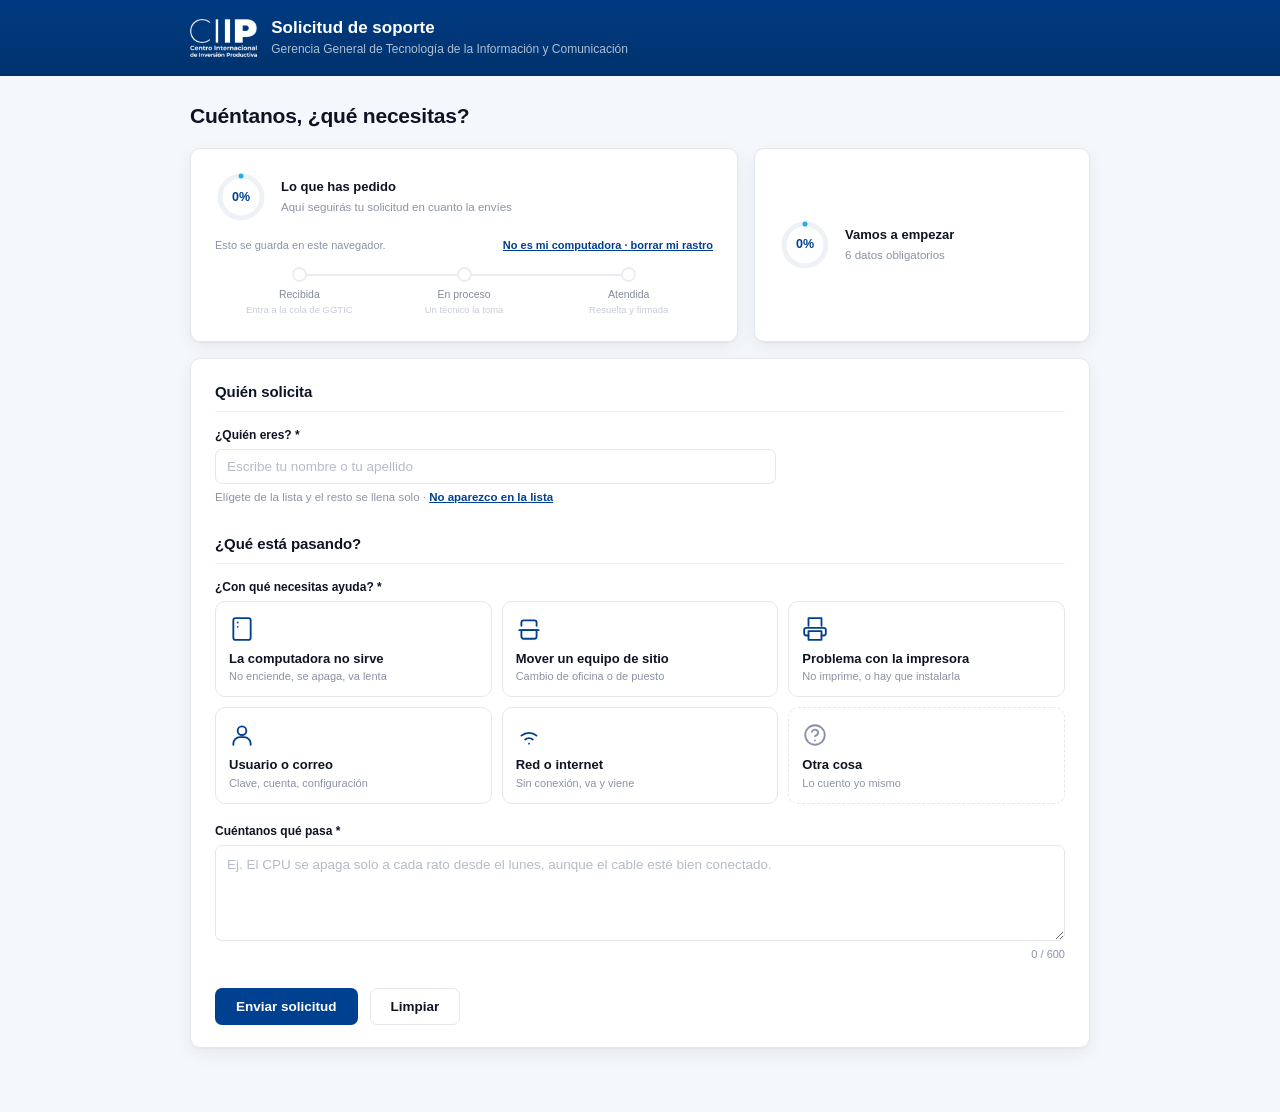
==== index.html @ 568505eb "De GTIC a GGTIC en todo el sitio, salvo el esquema de la base La gerencia es la GGTIC (Gerencia Gene" ====
<!DOCTYPE html>
<html lang="es">
<head>
<meta charset="UTF-8">
<meta name="viewport" content="width=device-width, initial-scale=1.0">
<title>Solicitud de soporte · GGTIC · CIIP</title>
<link rel="icon" href="data:image/svg+xml,%3Csvg xmlns='http://www.w3.org/2000/svg' viewBox='0 0 32 32'%3E%3Crect width='32' height='32' rx='7' fill='%23004090'/%3E%3Ctext x='16' y='22' font-family='Helvetica,Arial,sans-serif' font-size='16' font-weight='800' fill='white' text-anchor='middle'%3EC%3C/text%3E%3C/svg%3E">
<link rel="stylesheet" href="css/estilo.css">
</head>
<body>

<header class="cab">
  <div class="cab-in">
    <img src="assets/logo_ciip.png" alt="CIIP">
    <div>
      <div class="tit">Solicitud de soporte</div>
      <div class="sub">Gerencia General de Tecnología de la Información y Comunicación</div>
    </div>
    <!-- Aquí arriba solo se dice quién eres, cuando ya entraste. El "Entrar"
         estaba aquí y se quitó: un botón suelto en una barra no dice a qué
         lleva, y en una página donde la cuenta no hace falta, invitaba a
         pensar que sí. Ahora la ventana sale sola al abrir (js/cuenta.js) y
         la forma de volver a ella está donde tiene sentido: junto al panel de
         seguimiento, que es lo único que la cuenta mejora. -->
    <div class="der" id="cabSesion" hidden>
      <span id="quienSoy" hidden></span>
      <a href="#" id="botonSalirCuenta" hidden>Salir</a>
    </div>
  </div>
</header>

<!-- Los degradados de los anillos, en un solo sitio y siempre presentes: viven
     fuera del formulario porque este se oculta mientras hay una solicitud
     abierta, y un degradado dentro de algo oculto deja de pintar. -->
<svg width="0" height="0" style="position:absolute" aria-hidden="true"><defs>
  <linearGradient id="avanceDeg" x1="0" y1="0" x2="1" y2="0">
    <stop offset="0" stop-color="#004090"/><stop offset="1" stop-color="#20B0F0"/>
  </linearGradient>
  <linearGradient id="avanceDegListo" x1="0" y1="0" x2="1" y2="0">
    <stop offset="0" stop-color="#1E7F5C"/><stop offset="1" stop-color="#3FB98A"/>
  </linearGradient>
</defs></svg>

<main class="envoltura">

  <!-- Aviso de que falta configurar el servidor. Lo enciende js/solicitud.js. -->
  <div class="aviso alerta" id="avisoSinServidor" hidden>
    <span>⚠</span>
    <div><b>Modo prueba.</b> Todavía no hay servidor (falta llenar <code>js/config.js</code>).
    Puedes recorrer el circuito completo: lo que envíes aquí aparece en
    <a href="bandeja.html">la bandeja de soporte</a> de este mismo navegador. Nadie más lo ve.</div>
  </div>

  <!-- ===================== MIS SOLICITUDES =====================
       Solo sale si has enviado alguna desde este navegador. El estado se
       consulta al servidor por el id de cada una, que es lo único que prueba
       que son tuyas. Lo llena js/solicitud.js. -->
  <!-- Encabeza la página: lo primero es saber a qué se vino. Se retira cuando
       no hay planilla que llenar —en el acuse y con una solicitud abierta—
       porque entonces invitaría a algo que no se puede hacer. -->
  <div class="intro" id="intro">
    <h1>Cuéntanos, ¿qué necesitas?</h1>
  </div>

  <!-- Los dos medidores, uno al lado del otro: a la izquierda en qué va lo que
       ya pediste, a la derecha cuánto te falta para pedir lo siguiente. -->
  <div class="tira">
  <section id="misSolicitudes" hidden>
    <div class="tarjeta">
      <div class="mis-h">
        <!-- El mismo anillo del formulario, ahora contando etapas en vez de
             campos: mientras llenas mide cuánto falta por escribir; una vez
             enviada, cuánto falta por resolverse. -->
        <div class="avance" id="misAvance" role="progressbar"
             aria-valuemin="0" aria-valuemax="100" aria-valuenow="0"
             aria-label="Avance de tu solicitud">
          <!-- El anillo es el botón del historial: pulsarlo despliega todas las
               solicitudes, incluidas las ya cerradas que aquí no se listan. -->
          <button type="button" class="anillo anillo-boton" id="misAnilloBoton"
                  aria-pressed="false" title="Ver todas tus solicitudes">
            <svg viewBox="0 0 52 52" aria-hidden="true">
              <circle class="pista" cx="26" cy="26" r="21"/>
              <circle class="arco" id="misArco" cx="26" cy="26" r="21"/>
            </svg>
            <span class="centro" id="misPct">0%</span>
          </button>
          <div class="texto">
            <b class="mis-t">Lo que has pedido</b>
            <span class="mis-s" id="misResumen"></span>
          </div>
        </div>
        <button type="button" class="boton plano chico" id="botonRefrescarMias">Actualizar</button>
      </div>
      <!-- El seguimiento vive en este navegador: quien se siente aquí después
           vería lo que pediste y podría bajar tu Hoja de Servicio. En tu propia
           máquina da igual; en una prestada, esto lo borra. -->
      <div class="mis-pie">
        <!-- Aquí había un "Entrar para verlo desde cualquier equipo". Se
             retiró al volverse obligatoria la cuenta: este panel solo se ve
             estando dentro, así que era un enlace que nadie podía llegar a
             ver. -->
        <span id="dondeSeGuarda">Esto se guarda en este navegador.</span>
        <button type="button" class="enlace" id="botonOlvidar">No es mi computadora · borrar mi rastro</button>
      </div>
      <!-- La caja envuelve a la lista para poder ponerle el velo del final:
           un degradado sobre lo que rueda, no dentro de lo que rueda. -->
      <div class="mis-lista-caja" id="misListaCaja">
        <div class="mis-lista" id="misLista"></div>
      </div>
    </div>
  </section>

  <!-- El avance de la planilla, en su propia tarjeta para poder ir al lado del
       seguimiento. Se esconde con el formulario cuando hay una abierta. -->
  <section id="tarjetaAvance">
    <div class="tarjeta">
      <div class="avance" id="avance" role="progressbar"
           aria-valuemin="0" aria-valuemax="100" aria-valuenow="0"
           aria-label="Avance de la planilla">
        <div class="anillo">
          <svg viewBox="0 0 52 52" aria-hidden="true">
            <circle class="pista" cx="26" cy="26" r="21"/>
            <circle class="arco" id="avanceArco" cx="26" cy="26" r="21"/>
          </svg>
          <div class="centro" id="avancePct">0%</div>
        </div>
        <div class="texto">
          <b id="avanceTitulo">Vamos a empezar</b>
          <span id="avanceSub">5 datos obligatorios</span>
        </div>
      </div>
    </div>
  </section>
  </div>

  <!-- Sale en lugar del formulario mientras haya una solicitud abierta. -->
  <div class="aviso alerta" id="avisoUnaALaVez" hidden></div>

  <!-- ===================== EL FORMULARIO ===================== -->
  <section id="pantallaFormulario">
    <form class="tarjeta" id="formulario" novalidate>

      <div class="seccion">Quién solicita</div>

      <!-- El punto de partida: un solo campo. Escribes tu nombre, te eliges de
           la lista de la casa (js/directorio.js) y tu gerencia, tu piso y tu
           oficina se llenan solas. Los seis campos solo salen si hace falta. -->
      <div class="rejilla" id="buscadorPersona">
        <div class="campo c8">
          <label for="quienEres">¿Quién eres? *</label>
          <div class="buscador-persona">
            <input type="text" id="quienEres" autocomplete="off" aria-autocomplete="list"
                   aria-expanded="false" role="combobox"
                   placeholder="Escribe tu nombre o tu apellido">
            <div class="sugerencias" id="sugerenciasPersona" role="listbox" hidden></div>
          </div>
          <div class="ayuda">Elígete de la lista y el resto se llena solo ·
            <button type="button" class="enlace" id="botonNoEstoy">No aparezco en la lista</button></div>
          <div class="error"></div>
        </div>
      </div>

      <div class="rejilla" id="camposIdentidad" hidden>
        <!-- La salida de vuelta al buscador. Si los seis campos se llenaron
             solos dice "Ya sabemos quién eres · No soy yo"; si no, "Buscarme
             en la lista". Los textos los pone js/solicitud.js (pintarAviso). -->
        <div class="campo" id="avisoIdentificado" hidden>
          <div class="ayuda"><span id="avisoIdentificadoTexto">Ya sabemos quién eres</span> ·
            <button type="button" class="enlace" id="botonNoSoyYo">No soy yo</button></div>
        </div>
        <div class="campo c8">
          <label for="gerencia">Gerencia solicitante *</label>
          <select id="gerencia" name="gerencia" required>
            <option value="">Selecciona tu gerencia…</option>
          </select>
          <div class="error"></div>
        </div>
        <div class="campo c4">
          <label for="usuario">Nombre y apellido *</label>
          <input type="text" id="usuario" name="usuario" required autocomplete="name"
                 placeholder="Ej. María Rodríguez">
          <div class="error"></div>
        </div>

        <div class="campo c3">
          <label for="cedula">Cédula <span class="opc">· opcional</span></label>
          <input type="text" id="cedula" name="cedula" inputmode="numeric"
                 placeholder="Ej. 12.345.678">
          <div class="error"></div>
        </div>
        <div class="campo c3">
          <label for="telefono">Teléfono <span class="opc">· opcional</span></label>
          <input type="tel" id="telefono" name="telefono" autocomplete="tel"
                 placeholder="Ej. 0412-1234567">
          <div class="ayuda">Por si el técnico necesita ubicarte.</div>
        </div>
        <div class="campo c3">
          <label for="piso">Piso *</label>
          <select id="piso" name="piso" required>
            <option value="">…</option>
          </select>
          <div class="error"></div>
        </div>
        <div class="campo c3">
          <label for="oficina">Oficina *</label>
          <input type="text" id="oficina" name="oficina" required list="listaOficinas"
                 placeholder="Ej. 4-01">
          <datalist id="listaOficinas"></datalist>
          <div class="error"></div>
        </div>

        <!-- El cargo lo trae el directorio y sale impreso en la Hoja de
             Servicio, donde antes iba una raya en blanco. No se pide: quien no
             esté en la lista deja esa raya, como hasta ahora. -->
        <input type="hidden" id="cargo" name="cargo">

        <!-- Sin esta casilla la memoria era invisible: nadie sabía que existía
             hasta después de enviar. Y en un equipo compartido conviene que se
             pueda decir que no antes, no después. -->
        <label class="recuerdame">
          <input type="checkbox" id="recordarme" checked>
          <span>Recordar mis datos en este equipo, para no volver a escribirlos la próxima vez.
            <b>No se guardan en ningún servidor.</b></span>
        </label>
      </div>

      <div class="seccion">¿Qué está pasando?</div>

      <!-- Los cinco atajos cubren el 78 % de lo que se pide. Solo rellenan los
           dos desplegables de abajo: no hay un camino de datos aparte. -->
      <div class="campo" style="margin-bottom:18px">
        <label id="rotuloAtajos">¿Con qué necesitas ayuda? *</label>
        <div class="atajos" id="atajos" role="group" aria-labelledby="rotuloAtajos"></div>

        <!-- ===================== EL SEGUNDO ESCALÓN =====================
             El atajo dice de qué se habla; esto dice qué le pasa. Sale solo
             cuando el atajo elegido tiene opciones —"Red o internet" y "Otra
             cosa" no las tienen, porque no hay nada que afinar— y viene con la
             primera ya marcada: quien no quiera precisar más no tiene que hacer
             nada. Lo llena js/solicitud.js. -->
        <div class="subatajos" id="subatajos" hidden>
          <div class="sub-rotulo" id="rotuloSub">¿Qué le pasa exactamente?</div>
          <div class="sub-rejilla" id="subatajosLista" role="group" aria-labelledby="rotuloSub"></div>
        </div>

        <!-- Guarda el atajo elegido para que la revisión lo trate como un campo
             más: es lo que permite reclamarlo igual que a los otros. -->
        <input type="hidden" id="atajo" name="atajo">
        <div class="error"></div>
      </div>

      <div class="rejilla">
        <div class="campo">
          <label for="descripcion">Cuéntanos qué pasa *</label>
          <textarea id="descripcion" name="descripcion" required maxlength="600"
                    placeholder="Ej. El CPU se apaga solo a cada rato desde el lunes, aunque el cable esté bien conectado."></textarea>
          <div class="contador"><span id="contadorDesc">0</span> / 600</div>
          <div class="error"></div>
        </div>
      </div>

      <!-- Cómo quedó clasificado, cuando se eligió un atajo. -->
      <div class="clasificado" id="clasificado" hidden>
        <span class="et">Se registrará como</span>
        <span class="va" id="clasificadoTexto"></span>
        <button type="button" id="botonAfinar">Cambiar</button>
      </div>

      <!-- El equipo que la casa tiene registrado a tu nombre. Se manda con la
           solicitud para que el técnico no tenga que preguntarte el serial. -->
      <div class="equipos" id="miEquipo" hidden>
        <div class="et">Tu equipo</div>
        <div id="miEquipoLista"></div>
      </div>

      <!-- Los desplegables completos: salen con "Otra cosa" o con "Cambiar". -->
      <div class="rejilla" id="clasificacionManual" hidden>
        <div class="campo c6">
          <label for="tipo">Tipo de servicio <span class="opc">· opcional</span></label>
          <select id="tipo" name="tipo">
            <option value="">No sé / que decida GGTIC</option>
          </select>
          <div class="ayuda" id="pistaTipo">Si no estás seguro, déjalo así: el técnico lo clasifica.</div>
        </div>
        <div class="campo c6">
          <label for="detalle">Detalle del servicio <span class="opc">· opcional</span></label>
          <select id="detalle" name="detalle" disabled>
            <option value="">Elige primero el tipo de servicio</option>
          </select>
        </div>
      </div>

      <!-- ===================== PRUEBA ESTO PRIMERO =====================
           Lo que GGTIC ya sabe de este tipo de soporte. Se abre en su propia
           ventana al elegir el problema —ahí es cuando sirve— y esta línea
           queda para volver a abrirla cuando uno quiera. -->
      <div class="ad-linea" id="ayudaLinea" hidden>
        <span class="ic">💡</span>
        <span>GGTIC ya sabe algo de esto y quizá lo resuelvas tú mismo en un minuto.</span>
        <button type="button" class="enlace" id="abrirAyuda">Ver qué intentar</button>
      </div>

      <div class="botones">
        <button type="submit" class="boton primario" id="botonEnviar">Enviar solicitud</button>
        <button type="button" class="boton plano" id="botonLimpiar">Limpiar</button>
      </div>

      <div class="aviso malo" id="avisoError" hidden style="margin:18px 0 0"></div>
    </form>
  </section>

</main>

<!-- ===================== LA CONVERSACIÓN =====================
     En su propia ventana, para que el hilo no empuje la planilla hacia abajo
     ni se mezcle con ella. -->
<!-- ===================== QUIZÁ LO RESUELVAS TÚ =====================
     Lo que GGTIC dejó escrito para este problema, en su propia ventana. Se abre
     al elegir el problema, que es cuando sirve; después estorbaría. Se cierra
     de cuatro maneras y ninguna obliga a nada: quien ya lo intentó todo cierra
     y manda su solicitud, que para eso vino. -->
<div class="velo" id="veloAyuda" hidden>
  <div class="hoja hoja-ayuda">
    <button type="button" class="cerrar" id="cerrarAyuda" aria-label="Cerrar">✕</button>
    <div class="ay-cinta">Quizá lo resuelvas ahora mismo</div>
    <div class="ay-sub">Esto le pasó a otros y así se arregló. Toma un minuto.</div>
    <div id="ayudaCuerpo"></div>
    <div class="botones">
      <button type="button" class="boton primario" id="ayudaIntentar">Voy a intentarlo</button>
      <button type="button" class="boton plano" id="ayudaSeguir">Ya lo intenté · seguir con la solicitud</button>
    </div>
  </div>
</div>

<div class="velo" id="veloChat" hidden>
  <div class="hoja hoja-chat">
    <button type="button" class="cerrar" id="cerrarChat" aria-label="Cerrar">✕</button>
    <div id="chatCuerpo"></div>
  </div>
</div>

<!-- ===================== ENTRAR, SI SE QUIERE =====================
     Una cuenta no hace falta para pedir soporte: sirve para seguir lo pedido
     desde cualquier equipo, en vez de solo desde este navegador. La misma
     ventana entra y registra, porque quien llega aquí no tiene por qué saber
     de antemano cuál de las dos cosas le toca. -->
<div class="velo velo-entrada" id="veloCuentaUsuario" hidden>
  <div class="hoja hoja-entrada" style="max-width:460px">
    <button type="button" class="cerrar" id="cerrarCuentaUsuario" aria-label="Cerrar">✕</button>
    <!-- El velo cubre toda la pantalla, así que el logo del encabezado
         queda tapado detrás mientras esta ventana está abierta. Se repite
         aquí, arriba del título, para que la casa siga viéndose. La etiqueta
         "Soporte" al lado marca que esto es el módulo de soporte, no el
         sitio general del CIIP. -->
    <div class="logo-fila-entrada">
      <img src="assets/logo_ciip_navy.png" alt="CIIP" class="logo-entrada">
      <span class="badge-soporte">Soporte</span>
    </div>
    <h2 id="tituloCuentaUsuario">Autenticación Requerida</h2>
    <div class="bajada" id="bajadaCuentaUsuario"></div>

    <div class="rejilla" style="margin-top:20px">
      <div class="campo" id="campoNombreCuenta" hidden>
        <label for="cuNombre">Nombre y apellido</label>
        <input type="text" id="cuNombre" autocomplete="name" placeholder="Ej. María Rodríguez">
      </div>
      <div class="campo">
        <label for="cuCorreo">Correo de acceso</label>
        <input type="text" id="cuCorreo" autocomplete="username" readonly placeholder="nombre.apellido@ciip.com.ve">
      </div>
      <div class="campo">
        <label for="cuClave">Contraseña</label>
        <div class="clave-caja">
          <input type="password" id="cuClave" autocomplete="current-password" readonly>
          <button type="button" id="verClaveUsuario" aria-pressed="false"
                  aria-label="Mostrar la contraseña" title="Mostrar la contraseña">
            <svg viewBox="0 0 24 24"><path d="M1.8 12S5.9 5.5 12 5.5 22.2 12 22.2 12 18.1 18.5 12 18.5 1.8 12 1.8 12z"/><circle cx="12" cy="12" r="3.1"/></svg>
          </button>
        </div>
      </div>
    </div>

    <div class="aviso malo" id="avisoCuentaUsuario" hidden style="margin:16px 0 0"></div>

    <div class="botones botones-entrada">
      <button type="button" class="boton primario" id="botonAceptarCuenta">Entrar</button>
      <button type="button" class="boton plano" id="cancelarCuentaUsuario">Cancelar</button>
    </div>
    <div class="cuenta-pie">
      <button type="button" class="enlace" id="cambiarModoCuenta">No tengo cuenta · crear una</button>
    </div>
  </div>
</div>

<script src="js/config.js"></script>
<script src="js/cuenta.js"></script>
<script src="js/catalogo.js"></script>
<script src="js/directorio.js"></script>
<script src="js/inventario.js"></script>
<script src="js/local.js"></script>
<script src="js/adjuntos.js"></script>
<script src="js/solicitud.js"></script>
</body>
</html>
---- css/estilo.css ----
/* ---------- Solicitudes de soporte · GTIC · CIIP ----------
   Hoja única para las dos páginas: el formulario que llena la casa y la
   bandeja donde GTIC atiende. Al final va lo de impresión, que es lo que
   reconstruye la Hoja de Servicio tal como salía del Excel.
   El azul y el cian son los del logo del CIIP. */

:root{
  --navy:#004090; --navy-deep:#00336d; --navy-soft:#e8effa;
  /* El azul de la marca es muy oscuro para rellenar barras: como mancha grande
     se lee casi negro. Este es el mismo azul un paso más claro, y es el que
     usan las barras de las estadísticas. */
  --navy-medio:#0060B0;
  --cyan:#20B0F0;
  --ink:#0E1424; --gray:#5B6478; --gray-soft:#8A93A6;
  --line:#E4E7EE; --line-soft:#EEF1F6;
  --bg:#F4F7FB; --card:#FFFFFF;
  /* El gris de los bloques que se apoyan sobre una tarjeta blanca: la burbuja
     de quien contesta, la línea de "se registrará como", los encabezados de la
     hoja. Un paso por encima del fondo, para que se despegue del blanco. */
  --block:#F1F4F9;
  --good:#1E7F5C; --good-bg:#E7F4EE;
  --amber:#B7791F; --amber-bg:#FBF3E2;
  --rust:#B4502E; --rust-bg:#FBEEE9;
  --r:10px; --r-sm:7px;
  --shadow:0 1px 2px rgba(14,20,36,.04), 0 6px 18px rgba(14,20,36,.06);
}

*{box-sizing:border-box; margin:0; padding:0;}
/* Va primero y con !important a propósito: casi todo lo que esta hoja esconde
   con el atributo "hidden" tiene además una clase que le fija un display
   (.aviso es flex, .velo es flex), y esa clase le gana al display:none que el
   navegador trae de fábrica para [hidden]. Sin esta línea, un aviso "oculto"
   se ve como una barra de color vacía. */
[hidden]{display:none !important;}
html,body{
  font-family:'Helvetica Neue',Arial,sans-serif;
  color:var(--ink); background:var(--bg);
  -webkit-font-smoothing:antialiased;
}
body{font-size:14px; line-height:1.5;}
svg{display:block;}
a{color:var(--navy);}
.tnum{font-variant-numeric:tabular-nums;}

/* ===================== ENCABEZADO ===================== */
.cab{
  background:linear-gradient(180deg,#003a82 0%, var(--navy-deep) 100%);
  color:#fff; padding:18px 0;
}
.cab-in{
  max-width:940px; margin:0 auto; padding:0 20px;
  display:flex; align-items:center; gap:14px;
}
/* La bandeja usa el cuerpo ancho (.envoltura.ancha, 1200px); su encabezado
   tiene que medir lo mismo, o los bordes de arriba y abajo no coinciden y
   con seis enlaces ya no cabía ninguno de los dos cómodos. */
.cab-in.ancha{max-width:1200px;}
.cab img{height:38px; width:auto; flex:0 0 auto;}
.cab .tit{font-size:17px; font-weight:700; line-height:1.2;}
.cab .sub{font-size:12px; color:rgba(255,255,255,.68); margin-top:2px;}
.cab .der{margin-left:auto; display:flex; align-items:center; gap:10px; flex-wrap:wrap; justify-content:flex-end;}
.cab .der a{
  color:rgba(255,255,255,.85); font-size:12.5px; text-decoration:none; white-space:nowrap;
  border:1px solid rgba(255,255,255,.24); border-radius:var(--r-sm); padding:6px 12px;
}
.cab .der a:hover{background:rgba(255,255,255,.10); color:#fff;}

/* ===================== ARMAZÓN ===================== */
.envoltura{max-width:940px; margin:0 auto; padding:24px 20px 64px;}
.envoltura.ancha{max-width:1200px;}

.tarjeta{
  background:var(--card); border:1px solid var(--line);
  border-radius:var(--r); box-shadow:var(--shadow); padding:22px 24px;
}
.tarjeta + .tarjeta{margin-top:16px;}

.intro{margin-bottom:16px;}
.intro h1{font-size:21px; font-weight:700; letter-spacing:-.01em;}
/* La bajada es contexto, no titular: un cuerpo de texto normal al lado de un
   h1 le resta jerarquía a la página entera. */
.intro p{font-size:13px; color:var(--gray); line-height:1.55; margin-top:4px; max-width:56ch;}

.seccion{
  font-size:15px; font-weight:700; letter-spacing:-.005em;
  color:var(--ink); padding-bottom:8px; margin:26px 0 14px;
  border-bottom:1px solid var(--line-soft);
}
.seccion:first-of-type{margin-top:0;}

/* ===================== CAMPOS ===================== */
.rejilla{display:grid; grid-template-columns:repeat(12,1fr); gap:14px 16px;}
.campo{grid-column:span 12; display:flex; flex-direction:column; gap:5px; min-width:0;}
.c3{grid-column:span 3;} .c4{grid-column:span 4;} .c6{grid-column:span 6;} .c8{grid-column:span 8;}
/* Cuatro columnas dejan de caber mucho antes que dos: los c3 se parten a la
   mitad primero, y solo abajo del todo va cada campo en su propia línea. */
@media (max-width:860px){
  .c3{grid-column:span 6;} .c4{grid-column:span 6;} .c8{grid-column:span 12;}
}
@media (max-width:560px){
  .c3,.c4,.c6,.c8{grid-column:span 12;}
}

.campo label{font-size:12px; font-weight:700; color:var(--ink); transition:color .16s ease;}
.campo label .opc{font-weight:400; color:var(--gray-soft);}
.campo .ayuda{font-size:11.5px; color:var(--gray-soft);}
/* Un botón que se lee como enlace: va dentro de una línea de ayuda, donde un
   botón con su caja partiría la frase. */
.enlace{
  background:none; border:none; padding:0; cursor:pointer; font-family:inherit;
  font-size:11.5px; font-weight:700; color:var(--navy); text-decoration:underline;
}
.enlace:hover{color:var(--navy-deep);}
/* La etiqueta acompaña al campo que se está llenando: sin mover nada de sitio,
   sabes en cuál estás parado aunque el cursor no se vea. */
.campo:focus-within label{color:var(--navy);}

/* La contraseña estaba fuera de esta lista desde el principio: se veía como la
   caja gris de fábrica del navegador, angosta y con otro borde, al lado de un
   campo de correo bien puesto. */
input[type=text], input[type=tel], input[type=password], input[type=email], select, textarea{
  width:100%; font-family:inherit; font-size:13.5px; color:var(--ink);
  background:#fff; border:1px solid var(--line); border-radius:var(--r-sm);
  padding:9px 11px; transition:border-color .14s ease, box-shadow .14s ease;
}
select{
  appearance:none; cursor:pointer; padding-right:32px;
  background-image:url("data:image/svg+xml,%3Csvg xmlns='http://www.w3.org/2000/svg' viewBox='0 0 24 24' fill='none' stroke='%235B6478' stroke-width='2.4' stroke-linecap='round'%3E%3Cpolyline points='6 9 12 15 18 9'/%3E%3C/svg%3E");
  background-repeat:no-repeat; background-position:right 10px center; background-size:13px;
}
textarea{resize:vertical; min-height:96px; line-height:1.55;}
input:hover:not(:disabled), select:hover:not(:disabled), textarea:hover:not(:disabled){
  border-color:#C7CFDD;
}
input:focus, select:focus, textarea:focus{
  outline:none; border-color:var(--navy); box-shadow:0 0 0 3px rgba(0,64,144,.12);
}
input:disabled, select:disabled, textarea:disabled{
  background:var(--line-soft); color:var(--gray-soft); cursor:not-allowed;
}
input::placeholder, textarea::placeholder{color:#B4BBC9;}

/* Un campo que no pasó la revisión, y el porqué debajo. */
.campo.mal input, .campo.mal select, .campo.mal textarea{
  border-color:var(--rust); box-shadow:0 0 0 3px rgba(180,80,46,.10);
}
.campo .error{font-size:11.5px; color:var(--rust); font-weight:600;}
.campo .error:empty{display:none;}
/* Un campo con error que además está enfocado no debe quedar azul arriba y
   rojo abajo: manda el error, que es lo que hay que resolver. */
.campo.mal:focus-within label{color:var(--rust);}

.contador{font-size:11px; color:var(--gray-soft); text-align:right;}

/* ---------- buscarse en la lista de la casa ----------
   El <datalist> nativo filtra distinto según el navegador —algunos solo por
   el principio del texto—, y con 206 personas escribir el apellido y no
   encontrar nada porque el nombre va primero es justo lo que no puede pasar
   aquí. Este cuadro lo pinta y filtra js/solicitud.js a mano: por nombre,
   por apellido, en cualquier orden y sin importar tildes. */
.buscador-persona{position:relative;}
.sugerencias{
  position:absolute; z-index:20; top:calc(100% + 4px); left:0; right:0;
  max-height:264px; overflow-y:auto; overscroll-behavior:contain;
  background:#fff; border:1px solid var(--line); border-radius:var(--r-sm);
  box-shadow:var(--shadow); padding:5px;
}
.sugerencias button{
  display:block; width:100%; text-align:left; background:none; border:none;
  cursor:pointer; font-family:inherit; padding:8px 9px; border-radius:6px;
  color:var(--ink);
}
.sugerencias button:hover, .sugerencias button.activa{background:var(--navy-soft);}
.sugerencias b{font-weight:700;}
.sugerencias small{display:block; font-size:11.5px; color:var(--gray-soft); margin-top:1px;}
.sugerencias .vacia{padding:10px 9px; font-size:12.5px; color:var(--gray-soft); cursor:default;}

/* La casilla de recordar: ocupa la fila entera, debajo de los datos. */
.recuerdame{
  grid-column:span 12; display:flex; align-items:flex-start; gap:9px;
  cursor:pointer; font-size:12.5px; color:var(--gray); line-height:1.45;
  transition:color .15s ease;
}
.recuerdame:hover{color:var(--ink);}
.recuerdame input{
  width:16px; height:16px; flex:0 0 16px; margin-top:1px;
  accent-color:var(--navy); cursor:pointer;
}
.recuerdame b{font-weight:700; color:var(--gray-soft);}
.recuerdame:has(input:focus-visible){color:var(--navy);}

/* ===================== MIS SOLICITUDES =====================
   El seguimiento de lo que uno pidió. Va arriba del formulario porque quien
   vuelve a esta página suele venir a preguntar por lo de ayer, no a pedir algo
   nuevo. */
/* La fila de los dos medidores. El seguimiento pesa más porque lleva las tres
   etapas dentro; el de la planilla es una sola línea. */
.tira{display:flex; gap:16px; align-items:stretch; margin-bottom:16px;}
.tira > #misSolicitudes{flex:1 1 62%; min-width:0; margin-bottom:0;}
.tira > #tarjetaAvance{flex:1 1 38%; min-width:0; display:flex;}
.tira > #tarjetaAvance .tarjeta{flex:1; display:flex; align-items:center;}
.tira > #tarjetaAvance .avance{margin-bottom:0; width:100%;}
/* Si uno de los dos falta —no has pedido nada, o la planilla está bloqueada—
   el que queda ocupa la fila entera en vez de dejar un hueco. */
.tira > section[hidden]{display:none;}

@media (max-width:820px){
  .tira{flex-direction:column;}
  .tira > #misSolicitudes, .tira > #tarjetaAvance{flex:1 1 auto;}
}

#misSolicitudes{margin-bottom:16px;}
.mis-h{display:flex; align-items:center; gap:12px; margin-bottom:14px;}
/* reusa .avance, el anillo del formulario, para hablar un solo idioma */
.mis-h .avance{margin-bottom:0; flex:1 1 auto; min-width:0;}
.mis-t{font-size:15px; font-weight:700;}
.mis-s{font-size:12px; color:var(--gray-soft); margin-top:2px;}
.mis-h .boton{margin-left:auto; flex:0 0 auto;}
/* al terminar, el rótulo no se pinta de verde: el que manda es el resumen */
.mis-h .avance.completo .texto b{color:var(--ink);}

/* El anillo del seguimiento es además el botón del historial. Se comporta como
   botón —foco, teclado, deshabilitado— sin dejar de parecer un anillo. */
.anillo-boton{
  border:none; background:none; padding:0; font-family:inherit; cursor:pointer;
  border-radius:50%; transition:transform .12s ease, box-shadow .15s ease;
}
.anillo-boton:hover:not(:disabled){transform:scale(1.06);}
.anillo-boton:active:not(:disabled){transform:scale(1);}
.anillo-boton:focus-visible{outline:none; box-shadow:0 0 0 3px rgba(0,64,144,.28);}
/* sin nada detrás no hay nada que abrir: deja de ofrecerse */
.anillo-boton:disabled{cursor:default;}
/* mientras se ve el historial, el anillo queda marcado como pulsado */
.anillo-boton[aria-pressed="true"]{box-shadow:0 0 0 3px rgba(0,64,144,.18);}

/* ---------- la lista rueda por dentro ----------
   Quien lleva meses pidiendo soporte acumula solicitudes, y sin un tope la
   tarjeta crecería sin fin, empujando la planilla fuera de la pantalla. Se
   corta a la altura de una y pico —lo que asoma de la siguiente es el aviso de
   que hay más— y rueda dentro de su propia caja, sin arrastrar la página.
   El tope es corto a propósito: lo que se viene a hacer aquí es pedir soporte,
   y el historial no debe robarle la pantalla a la planilla. */
/* Con una sola solicitud a la vista no hay nada que recortar, y recortarla
   escondería justo lo que se vino a leer: la respuesta del técnico. El tope
   solo actúa cuando hay varias, que con la regla de una a la vez es raro. */
.mis-lista.una-sola{max-height:none;}
.mis-lista{
  max-height:168px; overflow-y:auto; overscroll-behavior:contain;
  /* el hueco de la barra sale del padding, no del ancho del contenido */
  padding-right:8px; margin-right:-8px;
  position:relative;
}
.mis-lista::-webkit-scrollbar{width:7px;}
.mis-lista::-webkit-scrollbar-track{background:transparent;}
.mis-lista::-webkit-scrollbar-thumb{background:var(--line); border-radius:8px;}
.mis-lista::-webkit-scrollbar-thumb:hover{background:var(--gray-soft);}
/* Firefox */
.mis-lista{scrollbar-width:thin; scrollbar-color:var(--line) transparent;}

/* El velo del final: dice "sigue habiendo" sin ocupar sitio. Solo aparece
   cuando de verdad hay más abajo, y se apaga al llegar al fondo. */
.mis-lista-caja{position:relative;}
.mis-lista-caja::after{
  content:""; position:absolute; left:0; right:8px; bottom:0; height:34px;
  background:linear-gradient(180deg, rgba(255,255,255,0), #fff 88%);
  pointer-events:none; opacity:0; transition:opacity .2s ease;
}
.mis-lista-caja.hay-mas::after{opacity:1;}

.mis-fila{
  display:flex; align-items:center; gap:12px; flex-wrap:wrap;
  padding:11px 0; border-top:1px solid var(--line-soft);
}
.mis-fila:first-child{border-top:none; padding-top:0;}
.mis-num{
  font-size:12px; font-weight:800; color:var(--navy);
  font-variant-numeric:tabular-nums; flex:0 0 auto;
}
.mis-num small{display:block; font-size:10px; font-weight:600; color:var(--gray-soft);}
.mis-q{flex:1 1 220px; min-width:0;}
.mis-q .d{font-size:13px; display:-webkit-box; -webkit-line-clamp:1;
  -webkit-box-orient:vertical; overflow:hidden;}
.mis-q .f{font-size:11.5px; color:var(--gray-soft); margin-top:2px;}
.mis-fila .etiqueta{flex:0 0 auto;}

/* ---------- por dónde va ----------
   Las tres etapas del trámite, para que se vea el camino y no solo el punto:
   entra, la toma un técnico, se cierra. Ocupa una línea y no pide leer. */
/* El camino, y encima el papel. Se probó a ponerlo flotando a la derecha, a la
   altura del camino, y se montaba sobre la bola de "Atendida": el camino se
   reparte el ancho entero y ahí no sobra sitio. Va en su propia línea, pegado a
   la derecha, y el camino sigue exactamente como estaba. */
/* min-width:0 porque es un renglón de una fila flexible: sin eso, el renglón
   no puede encogerse por debajo de lo que ocupa el botón del papel, y en el
   teléfono la tarjeta se podía arrastrar de lado. */
.pasos-fila{flex:1 1 100%; min-width:0;}
.mis-pdf{
  display:flex; align-items:center; gap:5px;
  margin:0 2px 8px auto; width:max-content;
  font-size:11px; font-weight:700; color:var(--navy); text-decoration:none;
  background:#fff; border:1px solid var(--line); border-radius:20px;
  padding:4px 11px 4px 9px;
  transition:border-color .14s ease, background .14s ease;
}
.mis-pdf svg{
  width:13px; height:13px; fill:none; stroke:currentColor;
  stroke-width:1.9; stroke-linecap:round; stroke-linejoin:round;
}
.mis-pdf:hover{border-color:var(--navy); background:var(--navy-soft);}
.mis-pdf:focus-visible{outline:none; box-shadow:0 0 0 3px rgba(0,64,144,.22);}

/* ---------- el plazo de la hoja ----------
   El enlace dura cinco minutos desde que aparece (js/solicitud.js). El aro se
   vacía y los números bajan: el aro se ve sin leer y los números dicen cuánto
   queda exactamente, que es lo que uno quiere saber cuando va quedando poco.
   El aro va después del rótulo, no antes, para que lo primero que se lea siga
   siendo qué es esto y no cuánto falta. */
.mis-pdf .reloj{
  display:flex; margin-left:3px; padding-left:8px;
  border-left:1px solid var(--line-soft);
}
.mis-pdf .reloj svg{width:14px; height:14px; transform:rotate(-90deg);}
.mis-pdf .pista{stroke:var(--line); stroke-width:2.6;}
.mis-pdf .arco{
  stroke:var(--navy-medio); stroke-width:2.6; stroke-linecap:round;
  stroke-dasharray:56.55; transition:stroke-dashoffset 1s linear, stroke .2s ease;
}
.mis-pdf .queda{font-size:11px; font-weight:700; font-variant-numeric:tabular-nums;
  color:var(--navy-medio); min-width:26px;}
/* El último minuto se pone rojo y respira: es el aviso de que si no lo bajas
   ahora, hay que ir a pedirlo. */
.mis-pdf.apurando{border-color:var(--rust); background:var(--rust-bg); color:var(--rust);
  animation:latirPlazo 1s ease-in-out infinite;}
.mis-pdf.apurando .arco, .mis-pdf.apurando .queda{stroke:var(--rust); color:var(--rust);}
@keyframes latirPlazo{
  0%,100%{transform:scale(1);}
  50%{transform:scale(1.04);}
}
@media (prefers-reduced-motion:reduce){
  .mis-pdf.apurando{animation:none;}
  .mis-pdf .arco{transition:none;}
}
/* Vencido: el sitio del botón no queda vacío ni con un botón muerto, sino con
   la frase que dice dónde está la hoja ahora. */
.mis-vencido{
  display:flex; align-items:center; gap:6px;
  margin:0 2px 8px auto; max-width:100%; width:max-content;
  font-size:11px; line-height:1.35; color:var(--gray-soft);
}
.mis-vencido svg{
  width:13px; height:13px; flex:0 0 13px; fill:none; stroke:currentColor;
  stroke-width:1.9; stroke-linecap:round; stroke-linejoin:round;
}
.pasos{
  flex:1 1 100%; display:flex; align-items:flex-start;
  margin:10px 0 2px; padding:0 2px;
}
.paso{flex:1; text-align:center; position:relative; min-width:0;}
.paso .bola{
  width:15px; height:15px; margin:0 auto 6px; border-radius:50%;
  background:#fff; border:2px solid var(--line); position:relative; z-index:1;
  display:flex; align-items:center; justify-content:center;
  transition:background .25s ease, border-color .25s ease;
}
.paso .bola svg{width:9px; height:9px; fill:none; stroke:#fff; stroke-width:3.4;
  stroke-linecap:round; stroke-linejoin:round; opacity:0;}
.paso .rot{font-size:10.5px; color:var(--gray-soft); line-height:1.25;}
.paso .cuando{font-size:9.5px; color:#B4BBC9; margin-top:1px;}

/* la raya que une una bola con la siguiente */
.paso::before{
  content:""; position:absolute; top:6.5px; left:-50%; width:100%; height:2px;
  background:var(--line);
}
.paso:first-child::before{display:none;}

/* etapa cumplida */
.paso.hecho .bola{background:var(--good); border-color:var(--good);}
.paso.hecho .bola svg{opacity:1;}
.paso.hecho .rot{color:var(--good); font-weight:700;}
.paso.hecho::before{background:var(--good);}

/* la etapa en la que está ahora mismo */
.paso.ahora .bola{background:var(--navy); border-color:var(--navy);
  box-shadow:0 0 0 4px rgba(0,64,144,.14);}
.paso.ahora .rot{color:var(--navy); font-weight:700;}

/* Todavía sin pedir nada: el camino se enseña apagado, como un plano de lo que
   va a pasar. Ninguna etapa se marca cumplida porque ninguna lo está. */
.vacio-pasos{margin-top:4px; opacity:.75;}
.vacio-pasos .rot{color:var(--gray);}

/* anulada: el trámite no siguió el camino, así que no se dibuja el camino */
.mis-anulada{
  flex:1 1 100%; background:var(--line-soft); border-radius:var(--r-sm);
  padding:8px 12px; font-size:12.5px; color:var(--gray); margin-top:6px;
}

/* La salida para quien se equivocó al escribir: discreta, porque retirar es la
   excepción, no lo que se viene a hacer. */
.mis-acciones{flex:1 1 100%; margin-top:6px; display:flex; align-items:center; gap:14px; flex-wrap:wrap;}
.mis-acciones .retirar{color:var(--gray-soft); font-weight:600; text-decoration:underline;}
.mis-acciones .retirar:hover{color:var(--rust);}
.mis-acciones .retirar:disabled{color:var(--gray-soft); cursor:progress; text-decoration:none;}

/* Lo que dejó el técnico al cerrar: es la respuesta que la persona vino a leer. */
.mis-obs{
  flex:1 1 100%; background:var(--good-bg); border:1px solid #C9E7D8;
  border-radius:var(--r-sm); padding:9px 12px; font-size:12.5px; color:var(--ink);
  margin-top:2px; white-space:pre-wrap;
}
.mis-obs b{display:block; font-size:10.5px; font-weight:700; letter-spacing:.06em;
  text-transform:uppercase; color:var(--good); margin-bottom:3px;}

/* ===================== ATAJOS ===================== */
/* Los cinco problemas que cubren el 78 % de lo que pide la casa, más la
   salida para el resto. Son botones de verdad, no divs: se llega a ellos con
   el tabulador y se activan con la barra espaciadora. */
.atajos{display:grid; grid-template-columns:repeat(3,1fr); gap:10px;}
@media (max-width:780px){ .atajos{grid-template-columns:repeat(2,1fr);} }
@media (max-width:420px){ .atajos{grid-template-columns:1fr;} }

.atajo{
  border:1.5px solid var(--line); border-radius:var(--r); padding:14px 13px;
  background:#fff; cursor:pointer; text-align:left; font-family:inherit; color:var(--ink);
  transition:border-color .15s ease, background .15s ease, transform .1s ease, box-shadow .15s ease;
}
.atajo:hover{border-color:var(--navy); background:#FAFCFF; transform:translateY(-1px);}
.atajo:active{transform:translateY(0);}
.atajo:focus-visible{outline:none; border-color:var(--navy); box-shadow:0 0 0 3px rgba(0,64,144,.18);}
.atajo[aria-pressed="true"]{border-color:var(--navy); background:var(--navy-soft);}
.atajo .ic{width:26px; height:26px; margin-bottom:9px; color:var(--navy);}
.atajo .ic svg{width:100%; height:100%; fill:none; stroke:currentColor; stroke-width:1.7;
  stroke-linecap:round; stroke-linejoin:round;}
.atajo .t{font-size:13px; font-weight:700; line-height:1.25;}
.atajo .s{font-size:11px; color:var(--gray-soft); margin-top:3px;}
/* Cuando falta elegir, el reclamo no puede ir sobre un campo oculto: se señala
   el grupo entero, que es lo que hay que tocar. */
.campo.mal .atajos{
  outline:1.5px dashed var(--rust); outline-offset:6px; border-radius:var(--r);
}
/* el reclamo va debajo del recuadro punteado, no pegado a él */
#atajo + .error{margin-top:9px;}

/* "Otra cosa" se ve como lo que es: la salida, no una opción más. */
.atajo.otra{border-style:dashed;}
.atajo.otra .ic{color:var(--gray-soft);}

/* ===================== EL SEGUNDO ESCALÓN =====================
   Qué le pasa exactamente, dentro del atajo que ya se eligió. Va sangrado y
   con una línea a la izquierda para que se lea como lo que es: algo que
   cuelga de la tarjeta de arriba, no otra fila de opciones al mismo nivel.
   Sin icono y más pequeño, por lo mismo: si pesara igual que un atajo, la
   pantalla tendría dos veces la misma pregunta. */
.subatajos{
  margin-top:14px; padding-left:14px;
  border-left:2px solid var(--navy-soft);
  animation:subEntra .18s ease;
}
@keyframes subEntra{
  from{opacity:0; transform:translateY(-4px);}
  to{opacity:1; transform:none;}
}
@media (prefers-reduced-motion:reduce){ .subatajos{animation:none;} }

.sub-rotulo{
  font-size:11px; font-weight:700; letter-spacing:.05em; text-transform:uppercase;
  color:var(--gray-soft); margin-bottom:9px;
}

.sub-rejilla{display:grid; grid-template-columns:repeat(4,1fr); gap:8px;}
@media (max-width:900px){ .sub-rejilla{grid-template-columns:repeat(2,1fr);} }
@media (max-width:420px){ .sub-rejilla{grid-template-columns:1fr;} }

.subatajo{
  display:block; text-align:left; font-family:inherit; color:var(--ink);
  border:1.5px solid var(--line); border-radius:var(--r-sm);
  background:#fff; padding:9px 11px; cursor:pointer;
  transition:border-color .15s ease, background .15s ease;
}
.subatajo:hover{border-color:var(--navy); background:#FAFCFF;}
.subatajo:focus-visible{outline:none; border-color:var(--navy);
  box-shadow:0 0 0 3px rgba(0,64,144,.18);}
.subatajo[aria-pressed="true"]{border-color:var(--navy); background:var(--navy-soft);}
/* Más pequeño que el del atajo —20 contra 26— y en gris hasta que la tarjeta
   se marca: son dieciséis dibujos en pantalla, y todos en azul a la vez
   competirían con los seis de arriba, que son los que mandan. */
.subatajo .ic{display:block; width:20px; height:20px; margin-bottom:7px;
  color:var(--gray-soft); transition:color .15s ease;}
.subatajo .ic svg{width:100%; height:100%; fill:none; stroke:currentColor;
  stroke-width:1.7; stroke-linecap:round; stroke-linejoin:round;}
.subatajo:hover .ic{color:var(--navy);}
.subatajo[aria-pressed="true"] .ic{color:var(--navy);}
.subatajo .ic:empty{display:none;}

.subatajo .t{display:block; font-size:12.5px; font-weight:700; line-height:1.25;}
.subatajo .s{display:block; font-size:10.5px; color:var(--gray-soft); margin-top:2px;}
/* una opción sin bajada no deja un hueco debajo del título */
.subatajo .s:empty{display:none;}

/* Cómo quedó clasificado tras elegir un atajo */
.clasificado{
  display:flex; align-items:center; gap:9px; flex-wrap:wrap;
  background:var(--block); border:1px solid var(--line); border-radius:var(--r-sm);
  padding:9px 13px; margin-top:14px; font-size:12.5px;
}
.clasificado .et{color:var(--gray-soft); font-size:10.5px; font-weight:700;
  letter-spacing:.06em; text-transform:uppercase;}
.clasificado .va{font-weight:700; color:var(--navy); flex:1; min-width:0;}
.clasificado button{
  background:none; border:none; cursor:pointer; font-family:inherit;
  font-size:12px; font-weight:700; color:var(--navy); text-decoration:underline; padding:2px;
}
.clasificado button:hover{color:var(--navy-deep);}

/* ===================== EL RECUADRO DEL TÉCNICO ===================== */
/* Quién atiende, con su cargo y su cédula ya puestos: aquí solo se confirman.
   Verde porque es una buena noticia, no un aviso.

   Nació en la puerta, para los seis datos de quien pide soporte. Ahí ya no
   está —esos campos ahora salen rellenos—, pero la bandeja lo sigue usando
   para el técnico de la ficha, en tecnicoHtml(). Al retirar el de la puerta
   estas reglas se fueron con él, y el recuadro de la bandeja se quedó sin
   ellas: el visto bueno, sin su fill:none, se pintaba como un triángulo
   negro del ancho de la ficha. Si algún día se retira también el de la
   bandeja, esto se puede borrar; mientras tanto, no. */
.recordado{
  display:flex; align-items:center; gap:12px; flex-wrap:wrap;
  background:var(--good-bg); border:1px solid #C9E7D8; border-radius:var(--r-sm);
  padding:12px 15px; margin-bottom:16px;
}
.recordado .ic{width:20px; height:20px; flex:0 0 20px; color:var(--good);}
.recordado .ic svg{width:100%; height:100%; fill:none; stroke:currentColor;
  stroke-width:2.4; stroke-linecap:round; stroke-linejoin:round;}
.recordado .q{flex:1; min-width:160px;}
.recordado .q b{font-size:13px; font-weight:700; display:block;}
.recordado .q span{display:block; font-size:12px; color:var(--gray);}
.recordado .acciones{display:flex; gap:14px; margin-left:auto;}
.recordado .acciones button{
  background:none; border:none; cursor:pointer; font-family:inherit;
  font-size:12px; font-weight:700; color:var(--navy); text-decoration:underline; padding:2px;
}
.recordado .acciones button:hover{color:var(--navy-deep);}

/* El "No soy yo" de la puerta, que ese sí sigue en su sitio. */
#botonNoSoyYo{color:var(--rust) !important;}

/* ===================== BOTONES ===================== */
.botones{display:flex; align-items:center; gap:12px; margin-top:26px; flex-wrap:wrap;}
.boton{
  font-family:inherit; font-size:13.5px; font-weight:700;
  border:1px solid transparent; border-radius:var(--r-sm); padding:10px 20px;
  cursor:pointer; transition:background .14s ease, border-color .14s ease, color .14s ease;
}
.boton.primario{background:var(--navy); color:#fff;}
.boton.primario:hover{background:var(--navy-deep);}
.boton.plano{background:#fff; color:var(--ink); border-color:var(--line);}
.boton.plano:hover{background:var(--line-soft);}
.boton:disabled{opacity:.55; cursor:progress;}
.boton.chico{font-size:12px; padding:6px 13px;}

/* ===================== AVISOS ===================== */
.aviso{
  border-radius:var(--r-sm); padding:11px 14px; font-size:12.5px;
  display:flex; gap:9px; align-items:flex-start; margin-bottom:18px;
}
.aviso b{font-weight:700;}
.aviso.alerta{background:var(--amber-bg); color:var(--amber); border:1px solid #F0DFBC;}
.aviso.malo{background:var(--rust-bg); color:var(--rust); border:1px solid #F0D2C6;}
.aviso.bueno{background:var(--good-bg); color:var(--good); border:1px solid #C9E7D8;}

/* ===================== QUIZÁ LO RESUELVAS TÚ =====================
   Lo que GTIC ya sabe de este problema, del lado de quien pide. Se abre en su
   propia ventana al elegir el problema —ahí es cuando sirve— y en el
   formulario queda solo una línea para volver a abrirla. Metido en la página,
   el texto crecía hacia abajo cada vez que GTIC escribía una guía y empujaba
   el botón de enviar fuera de la vista. */
.ad-linea{
  display:flex; align-items:center; gap:9px; flex-wrap:wrap;
  background:var(--navy-soft); border-radius:var(--r-sm);
  padding:11px 14px; margin:18px 0 0;
  font-size:12.5px; color:var(--gray);
  animation:surgirCorto .22s ease both;
}
.ad-linea .ic{font-size:15px; line-height:1;}
.ad-linea .enlace{margin-left:auto; font-size:12.5px;}

.hoja.hoja-ayuda{max-width:560px;}
.ay-cinta{font-size:18px; font-weight:700; color:var(--navy); padding-right:30px;}
.ay-sub{font-size:12.5px; color:var(--gray-soft); margin-top:3px; margin-bottom:16px;}
.ay-guia{
  background:var(--block); border-radius:var(--r-sm); padding:14px 16px;
}
.ay-guia + .ay-guia{margin-top:10px;}

/* Un atajo cubre varios problemas —"la computadora no sirve" son cinco— así
   que primero se pregunta cuál, y solo después se enseña lo que hay que hacer.
   Sin eso, la ventana sería un muro de texto donde lo suyo está enterrado. */
.ay-pregunta{font-size:13px; font-weight:700; margin-bottom:10px;}
.ay-caso{
  display:block; width:100%; text-align:left; font-family:inherit; cursor:pointer;
  background:#fff; border:1px solid var(--line); border-radius:var(--r-sm);
  padding:12px 14px; margin-bottom:9px;
  transition:border-color .14s ease, background .14s ease, transform .1s ease;
}
.ay-caso:hover{border-color:var(--navy); background:#FAFCFF; transform:translateY(-1px);}
.ay-caso:focus-visible{outline:none; border-color:var(--navy); box-shadow:0 0 0 3px rgba(0,64,144,.18);}
.ay-caso b{display:block; font-size:13.5px; font-weight:700; margin-bottom:2px;}
.ay-caso span{
  display:-webkit-box; -webkit-line-clamp:1; -webkit-box-orient:vertical; overflow:hidden;
  font-size:12.5px; color:var(--gray-soft);
}
.ay-volver{
  background:none; border:none; padding:0 0 10px; cursor:pointer; font-family:inherit;
  font-size:12px; font-weight:700; color:var(--navy);
}
.ay-volver:hover{color:var(--navy-deep); text-decoration:underline;}
.ay-guia b{display:block; font-size:14px; font-weight:700; margin-bottom:6px;}
.ay-guia p{
  font-size:13.5px; line-height:1.65; color:var(--ink); white-space:pre-wrap;
  max-height:340px; overflow:auto;   /* si escribió una carta, rueda dentro */
}

/* ===================== EL ACCESO DE GTIC =====================
   La primera pantalla de la gerencia, y durante meses la única cosa de este
   sitio que se veía sin terminar: una tarjeta suelta arriba a la izquierda.
   Ahora se planta en el centro de lo que queda de pantalla —de ahí el
   min-height con la altura del encabezado descontada— y pide lo justo. */
.acceso{
  min-height:calc(100vh - 74px - 88px);
  display:flex; align-items:center; justify-content:center;
  padding:20px 0 40px;
}
.acceso-caja{
  width:100%; max-width:420px;
  background:var(--card); border:1px solid var(--line); border-radius:14px;
  box-shadow:0 1px 2px rgba(14,20,36,.04), 0 12px 34px rgba(14,20,36,.09);
  padding:32px 34px 26px;
  display:flex; flex-direction:column; gap:16px;
  animation:surgir .3s ease both;
}
/* el candado: dice de qué va esto antes de leer una palabra */
.acceso-sello{
  width:46px; height:46px; border-radius:13px;
  background:var(--navy-soft); color:var(--navy);
  display:flex; align-items:center; justify-content:center;
  margin-bottom:2px;
}
.acceso-sello svg{
  width:23px; height:23px; fill:none; stroke:currentColor;
  stroke-width:1.9; stroke-linecap:round; stroke-linejoin:round;
}
.acceso-caja h1{font-size:22px; font-weight:700; letter-spacing:-.01em; margin-bottom:-8px;}
.acceso-bajada{font-size:13px; color:var(--gray); line-height:1.55;}
.acceso-caja .campo{gap:6px;}
.acceso-caja input{padding:11px 13px; font-size:14px;}

/* el ojo va dentro del campo, no al lado: al lado empuja el ancho y desalinea
   los dos campos, que es lo que más se nota en una pantalla tan sencilla */
.clave-caja{position:relative;}
.clave-caja input{padding-right:44px;}
.clave-caja button{
  position:absolute; right:6px; top:50%; transform:translateY(-50%);
  width:32px; height:32px; border:none; background:none; cursor:pointer;
  color:var(--gray-soft); border-radius:var(--r-sm);
  display:flex; align-items:center; justify-content:center;
}
.clave-caja button:hover{color:var(--navy); background:var(--navy-soft);}
.clave-caja button:focus-visible{outline:none; box-shadow:0 0 0 3px rgba(0,64,144,.22);}
.clave-caja button svg{
  width:19px; height:19px; fill:none; stroke:currentColor;
  stroke-width:1.8; stroke-linecap:round; stroke-linejoin:round;
}
/* con la contraseña a la vista, el ojo se marca: es un estado, no un gesto */
.clave-caja button[aria-pressed="true"]{color:var(--navy);}

.boton.ancho{width:100%; justify-content:center; padding:12px 20px; font-size:14px;}
.acceso-pie{
  font-size:11.5px; color:var(--gray-soft); line-height:1.5;
  border-top:1px solid var(--line-soft); padding-top:14px;
}

/* ===================== BANDEJA ===================== */
.barra{
  display:flex; align-items:stretch; gap:10px; flex-wrap:wrap; margin-bottom:16px;
}
/* El botón "chico" es más bajo que un input normal; al lado del buscador
   nuevo se veía descuadrado, así que aquí se sube al mismo alto. */
.barra .boton{padding-top:11px; padding-bottom:11px; font-size:13px;}
.buscador{position:relative; flex:1 1 280px; min-width:200px;}
.buscador svg{position:absolute; left:13px; top:50%; transform:translateY(-50%);
  width:16px; height:16px; fill:none; stroke:var(--gray-soft); stroke-width:2; stroke-linecap:round;
  pointer-events:none;}
.buscador input{
  padding:11px 14px 11px 37px; font-size:13.5px;
  box-shadow:0 1px 2px rgba(14,20,36,.03);
}
.buscador input:focus{box-shadow:0 0 0 3px rgba(0,64,144,.12);}

.fichas{display:flex; gap:6px; flex-wrap:wrap;}
.ficha{
  font-size:12px; font-weight:600; color:var(--gray);
  background:#fff; border:1px solid var(--line); border-radius:20px;
  padding:6px 13px; cursor:pointer; font-family:inherit;
}
.ficha:hover{border-color:var(--gray-soft); color:var(--ink);}
.ficha.on{background:var(--navy); border-color:var(--navy); color:#fff;}
.ficha .n{opacity:.7; margin-left:5px; font-variant-numeric:tabular-nums;}

.lista{display:flex; flex-direction:column; gap:1px; background:var(--line-soft);
  border:1px solid var(--line); border-radius:var(--r); overflow:hidden;}
.fila{
  background:#fff; padding:13px 16px; cursor:pointer;
  display:grid; grid-template-columns:88px 1fr auto; gap:14px; align-items:center;
}
.fila:hover{background:#FAFCFF;}
.fila .num{font-size:12.5px; font-weight:800; color:var(--navy); font-variant-numeric:tabular-nums;}
.fila .num small{display:block; font-size:10px; font-weight:600; color:var(--gray-soft);}
.fila .quien{font-weight:700; font-size:13.5px;}
.fila .donde{font-size:11.5px; color:var(--gray-soft); margin-top:1px;}
.fila .que{font-size:12.5px; color:var(--gray); margin-top:3px;
  display:-webkit-box; -webkit-line-clamp:1; -webkit-box-orient:vertical; overflow:hidden;}
.fila .der{display:flex; align-items:center; gap:10px;}
@media (max-width:720px){
  .fila{grid-template-columns:1fr; gap:6px;}
  .fila .der{justify-content:flex-start;}
}

/* ---------- cuánto lleva esperando ----------
   Una fecha hay que restarla mentalmente; "hace 3 días" no. Y el color hace el
   resto: lo que se está pudriendo salta sin tener que leer. */
.edad{
  font-size:11.5px; font-weight:700; padding:2px 9px; border-radius:20px;
  white-space:nowrap; flex:0 0 auto;
}
.edad.hoy{background:var(--line-soft); color:var(--gray);}
.edad.ayer{background:var(--amber-bg); color:var(--amber);}
.edad.viejo{background:var(--rust-bg); color:var(--rust);}
/* ya cerrada: la espera dejó de importar */
.edad.fin{background:transparent; color:var(--gray-soft); font-weight:600;}

/* ---------- lo que se hace veinte veces al día ----------
   Tomar y cerrar desde la propia fila, sin abrir la ficha. */
.acc{display:flex; gap:6px; flex:0 0 auto;}
.acc button{
  font-family:inherit; font-size:11.5px; font-weight:700; cursor:pointer;
  border:1px solid var(--line); background:#fff; border-radius:20px;
  padding:5px 13px; color:var(--ink); transition:border-color .14s ease, color .14s ease,
  background .14s ease;
}
.acc button:hover:not(:disabled){border-color:var(--navy); color:var(--navy);}
.acc button.cerrar-r{background:var(--good); border-color:var(--good); color:#fff;}
.acc button.cerrar-r:hover:not(:disabled){background:#19684a; border-color:#19684a; color:#fff;}
.acc button:disabled{opacity:.55; cursor:progress;}
.acc button:focus-visible{outline:none; box-shadow:0 0 0 3px rgba(0,64,144,.22);}

/* ---------- el estado, como el camino que es ----------
   Las mismas tres etapas que ve quien pidió, en el mismo orden. Un desplegable
   las escondía y las volvía opciones sueltas. */
.segm{
  display:flex; border:1px solid var(--line); border-radius:var(--r-sm);
  overflow:hidden; width:max-content; max-width:100%;
}
.segm button{
  font-family:inherit; font-size:12.5px; font-weight:700; cursor:pointer;
  border:none; background:#fff; padding:9px 17px; color:var(--gray);
  border-right:1px solid var(--line); transition:background .14s ease, color .14s ease;
}
.segm button:last-child{border-right:none;}
.segm button:hover:not(.on){background:var(--block); color:var(--ink);}
.segm button.on{background:var(--navy); color:#fff;}
/* la última etapa es un fin, no un paso más: se marca en verde */
.segm button.on[data-estado="atendida"]{background:var(--good);}
.segm button:focus-visible{outline:none; box-shadow:inset 0 0 0 3px rgba(0,64,144,.28);}

/* Anular no es una etapa del camino, así que no va en la fila de botones. */
.anular{
  background:none; border:none; padding:2px; cursor:pointer; font-family:inherit;
  font-size:11.5px; font-weight:700; color:var(--gray-soft); text-decoration:underline;
  margin-top:8px; display:inline-block;
}
.anular:hover{color:var(--rust);}

.etiqueta{
  font-size:10.5px; font-weight:700; letter-spacing:.05em; text-transform:uppercase;
  border-radius:20px; padding:3px 10px; white-space:nowrap;
}
.etiqueta.recibida{background:var(--amber-bg); color:var(--amber);}
.etiqueta.en_proceso{background:var(--navy-soft); color:var(--navy);}
.etiqueta.atendida{background:var(--good-bg); color:var(--good);}
.etiqueta.anulada{background:var(--line-soft); color:var(--gray-soft);}

.vacio{
  background:#fff; border:1px dashed var(--line); border-radius:var(--r);
  padding:44px 24px; text-align:center; color:var(--gray-soft); font-size:13px;
}

/* La ficha de una solicitud, sobre la lista */
.velo{
  position:fixed; inset:0; background:rgba(14,20,36,.45); z-index:50;
  display:flex; align-items:flex-start; justify-content:center;
  padding:36px 20px; overflow-y:auto;
}
.velo[hidden]{display:none;}
.hoja{
  background:#fff; border-radius:var(--r); box-shadow:0 20px 60px rgba(14,20,36,.28);
  width:100%; max-width:800px; padding:26px 28px; position:relative;
}

/* ---------- la puerta de entrar ----------
   Es lo primero que ve quien todavía no está adentro, así que es el único
   velo con fondo propio: la foto del edificio, oscurecida con el mismo azul
   del encabezado en degradado —para que la tarjeta blanca siga leyéndose
   bien encima—, en vez del gris translúcido que llevan los demás modales
   de trabajo. */
.velo-entrada{
  background:
    linear-gradient(160deg, rgba(0,58,130,.4) 0%, rgba(0,51,109,.45) 55%, rgba(0,19,48,.55) 100%),
    url('../assets/edificio-ciip.jpg') center/cover no-repeat;
}
.hoja-entrada{
  border-radius:20px; box-shadow:0 24px 70px rgba(0,20,60,.35);
}
.logo-fila-entrada{display:flex; align-items:center; gap:10px; margin-bottom:18px;}
.logo-entrada{height:34px; width:auto; display:block;}
/* La etiqueta que dice "esto es el módulo de soporte", no el sitio general
   del CIIP — mismo azul suave que ya usan otras etiquetas de la app. */
.badge-soporte{
  background:var(--navy-soft); color:var(--navy); font-size:10.5px; font-weight:700;
  letter-spacing:.04em; text-transform:uppercase; padding:4px 10px; border-radius:20px;
}
/* El botón de entrar es la única acción que hace falta el 99% de las veces
   —Cancelar solo existe cuando ya había sesión (ver js/cuenta.js)—, así que
   ocupa la fila entera en vez de compartirla. */
.botones-entrada{flex-direction:column; align-items:stretch;}
.botones-entrada .boton{padding:12px 20px; font-size:14px;}
.botones-entrada .boton.plano{order:2;}
.hoja .cerrar{
  position:absolute; top:14px; right:14px; width:30px; height:30px;
  border:none; background:var(--line-soft); border-radius:50%; cursor:pointer;
  color:var(--gray); font-size:16px; line-height:1; font-family:inherit;
}
.hoja .cerrar:hover{background:var(--line); color:var(--ink);}
.hoja h2{font-size:18px; font-weight:700; padding-right:40px;}
.hoja .bajada{color:var(--gray-soft); font-size:12.5px; margin-top:3px;}

.datos{display:grid; grid-template-columns:repeat(2,1fr); gap:12px 20px; margin:18px 0;}
@media (max-width:600px){ .datos{grid-template-columns:1fr;} }
.dato .r{font-size:10.5px; font-weight:700; letter-spacing:.06em; text-transform:uppercase; color:var(--gray-soft);}
.dato .v{font-size:13.5px; margin-top:1px; word-break:break-word;}
.dato.completo{grid-column:1 / -1;}
.dato .v.parrafo{white-space:pre-wrap; line-height:1.55;}

/* Los renglones de equipo que llena el técnico */
.renglon{
  border:1px solid var(--line); border-radius:var(--r-sm);
  padding:12px 14px; margin-bottom:10px; background:#FCFDFF;
}
.renglon .enc{display:flex; align-items:center; margin-bottom:10px;}
.renglon .enc b{font-size:11.5px; letter-spacing:.05em; text-transform:uppercase; color:var(--gray-soft);}
.renglon .quitar{
  margin-left:auto; border:none; background:none; cursor:pointer; font-family:inherit;
  color:var(--rust); font-size:11.5px; font-weight:700;
}

/* ===================== MOVIMIENTO =====================
   Regla de la casa: el movimiento explica algo o no va. Aquí explica cuatro
   cosas — que la página terminó de llegar, en qué campo estás parado, que algo
   salió mal y dónde, y que el envío llegó a destino. Nada se mueve solo por
   moverse, y nada se mueve más de medio segundo.
   Al final de la sección se apaga todo para quien pidió menos animación. */

@keyframes surgir{ from{opacity:0; transform:translateY(10px);} to{opacity:1; transform:none;} }
@keyframes surgirCorto{ from{opacity:0; transform:translateY(-4px);} to{opacity:1; transform:none;} }
@keyframes desvanecer{ from{opacity:1; transform:none;} to{opacity:0; transform:translateY(-8px);} }
@keyframes trazar{ to{stroke-dashoffset:0;} }
@keyframes girar{ to{transform:rotate(360deg);} }
/* Un temblor corto y de poca amplitud: suficiente para llevar el ojo al campo,
   lejos del zarandeo que marea. */
@keyframes temblor{
  0%,100%{transform:translateX(0);} 20%{transform:translateX(-4px);}
  40%{transform:translateX(4px);}  60%{transform:translateX(-2px);} 80%{transform:translateX(2px);}
}
/* El destello del campo que acaba de despertarse (el detalle, cuando eliges el
   tipo de servicio): si no, se habilita en silencio y nadie lo nota. */
@keyframes destello{
  0%{box-shadow:0 0 0 0 rgba(32,176,240,.45);}
  100%{box-shadow:0 0 0 9px rgba(32,176,240,0);}
}

/* ---------- la página llegando ---------- */
/* Escalonado: encabezado, luego el aviso, luego el título, luego la planilla.
   Es el orden en que se lee, y así el ojo no tiene que escoger por dónde entrar. */
.cab{animation:surgir .45s ease both;}
.envoltura .aviso{animation:surgir .45s .05s ease both;}
.intro{animation:surgir .45s .11s ease both;}
#formulario{animation:surgir .5s .17s ease both;}

/* ---------- el avance de la planilla ---------- */
/* Cuánto falta, sin regañar: solo cuenta los campos obligatorios. El anillo da
   la proporción de un vistazo y la frase de al lado la dice con palabras, para
   quien no lee porcentajes al vuelo. */
.avance{display:flex; align-items:center; gap:14px; margin-bottom:22px;}
.avance .anillo{width:52px; height:52px; flex:0 0 52px; position:relative;}
/* girado para que el arco arranque arriba y no a las tres en punto */
.avance .anillo svg{width:52px; height:52px; transform:rotate(-90deg);}
.avance .pista{fill:none; stroke:var(--line-soft); stroke-width:5;}
/* dasharray = la circunferencia del círculo de r=21 (2·π·21). Si cambia el
   radio hay que cambiarla aquí y en CIRCUNFERENCIA, en js/solicitud.js. */
.avance .arco{
  fill:none; stroke:url(#avanceDeg); stroke-width:5; stroke-linecap:round;
  stroke-dasharray:131.95; stroke-dashoffset:131.95;
  transition:stroke-dashoffset .45s cubic-bezier(.4,0,.2,1);
}
.avance .centro{
  position:absolute; inset:0; display:flex; align-items:center; justify-content:center;
  font-size:12.5px; font-weight:800; color:var(--navy);
  font-variant-numeric:tabular-nums; transition:color .25s ease;
}
.avance .texto b{display:block; font-size:13px; color:var(--ink); transition:color .25s ease;}
.avance .texto span{font-size:11.5px; color:var(--gray-soft);}
/* al completarse, el anillo y el rótulo pasan a verde */
.avance.completo .arco{stroke:url(#avanceDegListo);}
.avance.completo .centro, .avance.completo .texto b{color:var(--good);}

/* ---------- campos ---------- */
.campo.mal input, .campo.mal select, .campo.mal textarea{animation:temblor .32s ease;}
.campo .error{animation:surgirCorto .2s ease both;}
select.despierta{animation:destello .7s ease;}
/* El contador avisa antes de chocar con el tope, no cuando ya chocó. */
.contador{transition:color .2s ease;}
.contador.cerca{color:var(--amber); font-weight:700;}

/* ---------- botones ---------- */
.boton{transition:background .14s ease, border-color .14s ease, color .14s ease, transform .1s ease;}
.boton:active:not(:disabled){transform:translateY(1px);}
.boton.primario:focus-visible, .boton.plano:focus-visible{
  outline:none; box-shadow:0 0 0 3px rgba(0,64,144,.25);
}
/* La rueda del botón mientras se envía: dice "sigue trabajando", que es justo
   lo que la palabra "Enviando…" sola no logra decir. */
.girador{
  display:inline-block; width:12px; height:12px; margin-right:8px; vertical-align:-1px;
  border:2px solid rgba(255,255,255,.35); border-top-color:#fff; border-radius:50%;
  animation:girar .6s linear infinite;
}

/* ---------- la bandeja ---------- */
.fila{transition:background .14s ease;}
.velo{animation:surgirCorto .18s ease both;}
.hoja{animation:surgir .28s ease both;}

/* ===================== EL AVISO DE QUE LLEGÓ ALGO =====================
   Una ventana delante de todo. Va por encima de la ficha y del chat (z-index
   mayor que el del velo) a propósito: si entra una solicitud mientras el
   técnico llena una ficha, el aviso tiene que verse igual, y al cerrarlo lo
   que estaba abierto sigue intacto detrás. */
.velo-nueva{z-index:58; background:rgba(14,20,36,.55);}
.hoja-nueva{max-width:440px; padding:0; overflow:hidden;}

/* la cinta azul de arriba: se ve de reojo desde el otro lado de la oficina */
.nueva-cinta{
  background:var(--navy); color:#fff;
  display:flex; align-items:center; gap:9px;
  padding:12px 22px;
  font-size:11.5px; font-weight:800; letter-spacing:.5px; text-transform:uppercase;
}
/* el punto late tres veces y se queda quieto: llama sin quedarse llamando */
.nueva-cinta .punto{
  width:9px; height:9px; border-radius:50%; background:#fff; flex:0 0 auto;
  animation:latir 1.1s ease-out 3;
}
.nueva-mas{
  margin-left:auto; background:rgba(255,255,255,.18); border-radius:20px;
  padding:3px 10px; letter-spacing:.2px; text-transform:none; font-weight:700;
}
.nueva-num{
  padding:18px 22px 0; font-size:13px; font-weight:800; color:var(--navy);
  font-variant-numeric:tabular-nums;
}
.nueva-num small{font-weight:600; color:var(--gray-soft); margin-left:6px;}
.nueva-quien{padding:2px 22px 0; font-size:19px; font-weight:700; line-height:1.25;}
.nueva-donde{padding:3px 22px 0; font-size:12.5px; color:var(--gray-soft);}
.nueva-tel{padding:8px 22px 0; font-size:13px; color:var(--gray);}
.nueva-clase{
  margin:12px 22px 0; display:inline-block;
  background:var(--navy-soft); color:var(--navy); border-radius:20px;
  padding:4px 12px; font-size:11.5px; font-weight:700;
}
.nueva-que{
  margin:12px 22px 0; padding:12px 14px;
  background:var(--block); border-radius:var(--r-sm);
  font-size:13.5px; line-height:1.55;
  max-height:190px; overflow:auto;   /* si escribió una carta, que ruede dentro */
}
.hoja-nueva .botones{padding:0 22px 20px; margin-top:18px;}

@keyframes latir{
  0%{box-shadow:0 0 0 0 rgba(255,255,255,.55);}
  70%{box-shadow:0 0 0 8px rgba(255,255,255,0);}
  100%{box-shadow:0 0 0 0 rgba(255,255,255,0);}
}

/* La recién llegada, marcada en la cola. El fondo se apaga solo en unos
   segundos —para entonces ya cumplió— pero la barrita azul de la izquierda se
   queda mientras dure la marca, que es lo que uno busca con el ojo al volver
   de otra ventana. */
.fila.recien{
  background:var(--navy-soft);
  box-shadow:inset 3px 0 0 var(--navy);
  animation:aparecerFila 2.2s ease both;
}
@keyframes aparecerFila{
  0%{background:#DCE9FF;}
  100%{background:var(--navy-soft);}
}

/* Los equipos que se mandan con la solicitud. La misma caja gris que la línea
   de la clasificación —son dos cosas que la página ya sabe y va a mandar— pero
   con una fila por equipo: la computadora son el CPU y su monitor, y a veces
   hay que elegir cuál impresora del piso. */
.equipos{
  background:var(--block); border-radius:var(--r-sm);
  padding:10px 14px; margin-top:8px; font-size:12.5px;
}
.equipos > .et{
  font-size:10.5px; font-weight:700; letter-spacing:.06em; text-transform:uppercase;
  color:var(--gray-soft); margin-bottom:6px;
}
.eq-fila{display:flex; align-items:center; gap:10px; flex-wrap:wrap; padding:3px 0;}
.eq-fila .va{font-weight:700; color:var(--navy); flex:1; min-width:0;
  font-variant-numeric:tabular-nums; overflow-wrap:anywhere;}
.eq-fila .et2{color:var(--gray); flex:0 0 auto;}
.eq-fila select{flex:1 1 200px; padding:6px 9px; font-size:12.5px;}
.eq-fila .enlace{flex:0 0 auto;}

/* El aviso de que a esta persona le falta equipo en el inventario, y la línea
 que dice lo que sí tiene. Van dentro de la ficha, pegados a los renglones,
 que es donde el técnico está mirando cuando puede resolverlo. */
.inv-aviso{margin:0 0 14px; align-items:center;}
.inv-aviso .boton{margin-left:auto; flex:0 0 auto; white-space:nowrap;}
.inv-tiene{
  font-size:12px; color:var(--gray-soft); margin:0 0 14px;
  display:flex; gap:10px; align-items:baseline; flex-wrap:wrap;
}
.inv-tiene .enlace{margin-left:auto;}

/* La nota de que esto vive en el navegador, con su botón de borrar. Discreta:
   es cierto siempre, pero solo importa en una máquina prestada. */
.mis-pie{
  display:flex; align-items:baseline; gap:10px; flex-wrap:wrap;
  margin:2px 0 10px; font-size:11px; color:var(--gray-soft);
}
.mis-pie .enlace{font-size:11px; margin-left:auto;}

/* ===================== EN EL TELÉFONO =====================
   Todo lo de arriba está pensado para el monitor de una oficina y ahí funciona;
   este bloque —y solo este— es lo que cambia en una pantalla de mano. No toca
   nada del escritorio: son reglas que el navegador ni mira por encima de 560px.

   Lo que se rompía era el encabezado con sesión iniciada: el logo, el título,
   la gerencia entera y cuatro enlaces peleándose 378 píxeles. El título salía
   en tres líneas y los enlaces se salían de la pantalla. */
@media (max-width:560px){
  .cab{padding:12px 0;}
  .cab-in{flex-wrap:wrap; gap:10px; padding:0 14px;}
  .cab img{height:30px;}
  .cab .tit{font-size:15px;}
  /* el nombre completo de la gerencia ocupaba cinco líneas y no dice nada que
     no diga ya el título: en el teléfono sobra */
  .cab .sub{display:none;}
  /* los enlaces bajan a su propia fila y se reparten el ancho: así se pueden
     tocar con el dedo en vez de apuntarles */
  .cab .der{margin-left:0; width:100%; gap:7px; flex-wrap:wrap;}
  .cab .der a{flex:1 1 auto; text-align:center; padding:8px 10px;}

  .envoltura, .envoltura.ancha{padding:16px 14px 48px;}
  .intro h1{font-size:19px;}
  .tarjeta{padding:18px 16px;}

  /* el buscador en su línea, y los filtros en la suya */
  .buscador{flex:1 1 100%;}
  .fichas{width:100%;}

  /* las ventanas emergentes, pegadas a los bordes: en una pantalla de mano el
     margen de escritorio se come media ficha */
  .velo{padding:12px 8px;}
  .hoja{padding:20px 16px;}
  .hoja .cerrar{top:10px; right:10px;}
  .acceso-caja{padding:26px 20px 22px;}
  .acceso{min-height:auto; padding:10px 0 30px;}

  /* la fila del chat: el clip, el cuadro y Enviar no caben en una línea */
  .chat-escribir{flex-wrap:wrap;}
  .chat-escribir textarea{flex:1 1 100%; order:-1;}
  .chat-escribir .boton{flex:1;}

  /* El nombre de una gerencia del CIIP mide sesenta caracteres y se salía de
     la tarjeta por el costado. Aquí se parte donde haga falta, que es mejor
     que una línea cortada a la mitad. */
  .fila > div{min-width:0;}
  .fila .quien, .fila .donde, .fila .que{overflow-wrap:anywhere;}
  .fila .que{-webkit-line-clamp:2;}
  /* y la fila de la derecha —fecha, etiqueta, PDF, escribir— se reparte en
     varias líneas en vez de empujar, cada cosa del ancho de lo que dice */
  .fila .der{flex-wrap:wrap; gap:7px;}
  .fila .der > *{flex:0 0 auto; width:auto;}
}

/* ---------- menos animación ----------
   Windows y los navegadores exponen esta preferencia; quien la activó por
   mareo o por migraña no debería tener que aguantar nada de lo de arriba. No
   se apaga del todo —un cambio instantáneo también desorienta—, se reduce a un
   parpadeo imperceptible. */
@media (prefers-reduced-motion:reduce){
  *, *::before, *::after{
    animation-duration:.01ms !important;
    animation-iteration-count:1 !important;
    transition-duration:.01ms !important;
    scroll-behavior:auto !important;
  }
}

/* ===================== LA CONVERSACIÓN =====================
   Quien pide y quien atiende, hablando dentro de la solicitud. Las burbujas se
   reparten a los dos lados —lo tuyo a la derecha, lo del otro a la izquierda—
   porque es la convención que todo el mundo ya sabe leer sin que nadie se la
   explique. */
/* La ventana del chat: más angosta que la ficha, porque una conversación se
   lee mejor en columna estrecha, y con el alto fijo para que el hilo ruede por
   dentro en vez de estirar la ventana. */
.hoja-chat{
  max-width:560px; display:flex; flex-direction:column;
  max-height:78vh; overflow:hidden;
}
/* min-height:0 en CADA eslabón de la columna, sin saltarse ninguno: basta que
   uno no flexione para que el de abajo tampoco pueda encogerse. Sin esto el
   hilo crece con los mensajes, empuja la caja de escribir fuera de la ventana
   y no aparece barra ninguna, porque para el navegador nada se desborda. */
.hoja-chat > #chatCuerpo{flex:1 1 auto; min-height:0; display:flex; flex-direction:column;}
.hoja-chat .chat{
  border-top:none; margin-top:0; padding-top:0;
  flex:1 1 auto; min-height:0; display:flex; flex-direction:column;
}
/* el encabezado y la caja de escribir no se encogen: manda el hilo */
.hoja-chat .chat-h, .hoja-chat .chat-escribir, .hoja-chat .chat-nota{flex:0 0 auto;}
.hoja-chat .chat-hilo{max-height:none; flex:1 1 auto; min-height:0;}

/* El botón que la abre: un globo de diálogo con la cuenta de mensajes. */
.chat-boton{
  display:inline-flex; align-items:center; gap:6px; flex:0 0 auto;
  font-family:inherit; font-size:11.5px; font-weight:700; cursor:pointer;
  border:1px solid var(--line); background:#fff; border-radius:20px;
  padding:5px 11px; color:var(--gray);
  transition:border-color .14s ease, color .14s ease, background .14s ease;
}
.chat-boton:hover{border-color:var(--navy); color:var(--navy); background:#FAFCFF;}
.chat-boton:focus-visible{outline:none; box-shadow:0 0 0 3px rgba(0,64,144,.22);}
.chat-boton svg{width:14px; height:14px; fill:none; stroke:currentColor;
  stroke-width:1.9; stroke-linecap:round; stroke-linejoin:round;}
/* con mensajes dentro, el botón deja de ser gris: hay algo que leer */
.chat-boton.hay{border-color:var(--navy); color:var(--navy);}
/* el de la hoja es un enlace, no un botón: se le quita lo de enlace */
.chat-boton.hoja{text-decoration:none;}
/* un enlace haciendo de botón dentro de la ficha: la misma caja que los demás */
.botones a.boton{display:inline-flex; align-items:center; text-decoration:none;}
.chat-boton .n{
  background:var(--navy); color:#fff; border-radius:20px; min-width:17px;
  padding:0 5px; font-size:10.5px; line-height:17px; text-align:center;
}

.chat{border-top:1px solid var(--line-soft); margin-top:14px; padding-top:14px;}
.chat-h{
  display:flex; align-items:center; gap:9px; margin-bottom:12px;
}
.chat-h .ic{
  width:30px; height:30px; flex:0 0 30px; border-radius:50%;
  background:var(--navy-soft); color:var(--navy);
  display:flex; align-items:center; justify-content:center;
  font-size:12px; font-weight:800;
}
.chat-h b{font-size:13px; display:block;}
.chat-h span{font-size:11.5px; color:var(--gray-soft);}

/* El hilo: se recorta y rueda, para que una conversación larga no empuje el
   resto de la página fuera de la vista. */
.chat-hilo{
  max-height:230px; overflow-y:auto; overscroll-behavior:contain;
  display:flex; flex-direction:column; gap:8px; padding:2px 4px 2px 0;
}
.chat-hilo::-webkit-scrollbar{width:7px;}
.chat-hilo::-webkit-scrollbar-thumb{background:var(--line); border-radius:8px;}
.chat-hilo{scrollbar-width:thin; scrollbar-color:var(--line) transparent;}

.burbuja{
  max-width:80%; padding:9px 13px; border-radius:14px;
  font-size:13px; line-height:1.5; word-break:break-word;
  position:relative;
}
/* El pre-wrap va SOLO en el texto del mensaje, nunca en la burbuja entera:
   aplicado arriba conserva la sangría con la que se escribe el HTML y cada
   mensaje arrastra decenas de espacios, lo que estira la burbuja a lo ancho y
   le abre huecos en blanco. */
.burbuja .texto{white-space:pre-wrap;}
/* de GTIC: a la izquierda, en gris */
.burbuja.gtic{
  align-self:flex-start; background:var(--block); color:var(--ink);
  border-bottom-left-radius:5px;
}
/* de quien pidió: a la derecha, en azul */
.burbuja.usuario{
  align-self:flex-end; background:var(--navy); color:#fff;
  border-bottom-right-radius:5px;
}
.burbuja .quien{
  font-size:10.5px; font-weight:700; letter-spacing:.04em;
  margin-bottom:2px; opacity:.75;
}
.burbuja.usuario .quien{color:rgba(255,255,255,.85);}
.burbuja.gtic .quien{color:var(--gray-soft);}
.burbuja .hora{
  font-size:10px; margin-top:3px; text-align:right;
}
.burbuja.usuario .hora{color:rgba(255,255,255,.6);}
.burbuja.gtic .hora{color:var(--gray-soft);}

/* Sin nada dicho todavía: se invita, no se deja un hueco. */
.chat-vacio{
  font-size:12.5px; color:var(--gray-soft); text-align:center;
  padding:14px 10px; background:var(--block); border-radius:var(--r-sm);
}

/* Escribir: el campo y el botón en la misma línea, como en cualquier chat. */
.chat-escribir{display:flex; gap:8px; align-items:flex-end; margin-top:11px;}
.chat-escribir textarea{
  flex:1; min-height:40px; max-height:120px; padding:9px 12px;
  font-size:13px; line-height:1.45; resize:none;
}
.chat-escribir .boton{flex:0 0 auto; padding:10px 16px;}
.chat-nota{font-size:11px; color:var(--gray-soft); margin-top:6px;}
/* cuando ya no se puede escribir: el hilo queda para leerlo */
.chat-cerrado{
  margin-top:11px; padding:10px 12px; border-radius:var(--r-sm);
  background:var(--block); color:var(--gray); font-size:12.5px; text-align:center;
}

/* ---------- fotos y PDF ----------
   Un solo botón —el clip— con las dos opciones dentro. Dos botones sueltos en
   una barra que ya tiene un cuadro de texto y un Enviar la vuelven un panel de
   mandos; y el navegador necesita saber de antemano qué filtro poner en el
   cuadro de archivos, así que la pregunta hay que hacerla igual. */
.adj{position:relative; flex:0 0 auto;}
.adj-boton{
  width:40px; height:40px; border:1px solid var(--line); background:#fff;
  border-radius:var(--r-sm); cursor:pointer; color:var(--gray);
  display:flex; align-items:center; justify-content:center;
  transition:border-color .14s ease, color .14s ease, background .14s ease;
}
.adj-boton svg{
  width:19px; height:19px; fill:none; stroke:currentColor;
  stroke-width:1.9; stroke-linecap:round; stroke-linejoin:round;
}
.adj-boton:hover{border-color:var(--navy); color:var(--navy); background:#FAFCFF;}
.adj-boton:focus-visible{outline:none; box-shadow:0 0 0 3px rgba(0,64,144,.22);}
/* mientras sube, el clip late: es lo único que dice que algo está pasando */
.adj-boton.subiendo{color:var(--navy); animation:latirClip .9s ease-in-out infinite;}
@keyframes latirClip{50%{opacity:.35;}}

.adj-menu{
  position:absolute; bottom:48px; left:0; z-index:5;
  background:#fff; border:1px solid var(--line); border-radius:var(--r);
  box-shadow:0 4px 12px rgba(14,20,36,.10), 0 14px 34px rgba(14,20,36,.14);
  padding:6px; min-width:190px;
  animation:surgirCorto .16s ease both;
}
.adj-menu button{
  display:block; width:100%; text-align:left; font-family:inherit; font-size:13px;
  background:none; border:none; border-radius:var(--r-sm);
  padding:9px 11px; cursor:pointer; color:var(--ink);
}
.adj-menu button:hover{background:var(--navy-soft); color:var(--navy);}

/* lo subido y todavía sin mandar */
.adj-lista{display:flex; flex-wrap:wrap; gap:8px; margin-top:10px;}
.adj-ficha{
  display:flex; align-items:center; gap:8px;
  background:var(--block); border-radius:var(--r-sm); padding:7px 9px;
  font-size:12px; max-width:100%;
}
.adj-ficha img{width:30px; height:30px; object-fit:cover; border-radius:5px; flex:0 0 auto;}
.adj-ficha .ic{font-size:16px;}
.adj-ficha .n{
  max-width:150px; overflow:hidden; text-overflow:ellipsis; white-space:nowrap; font-weight:700;
}
.adj-ficha .p{color:var(--gray-soft);}
.adj-ficha button{
  border:none; background:none; cursor:pointer; color:var(--gray-soft);
  font-size:13px; line-height:1; padding:3px;
}
.adj-ficha button:hover{color:var(--rust);}
.adj-mal{
  font-size:12px; color:var(--rust); background:var(--rust-bg);
  border-radius:var(--r-sm); padding:7px 10px; width:100%;
}

/* lo que ya se mandó, dentro de la burbuja */
.burbuja-adj{display:flex; flex-wrap:wrap; gap:7px; margin-top:6px;}
.burbuja-adj .adj-foto img{
  max-width:200px; max-height:200px; border-radius:var(--r-sm); display:block;
}
.burbuja-adj .adj-pdf{
  display:flex; align-items:center; gap:8px; text-decoration:none;
  background:rgba(255,255,255,.75); border-radius:var(--r-sm); padding:8px 10px;
  font-size:12.5px; color:var(--ink); max-width:100%;
}
.burbuja.usuario .burbuja-adj .adj-pdf{background:rgba(255,255,255,.18); color:#fff;}
.burbuja-adj .adj-pdf:hover{text-decoration:underline;}
.burbuja-adj .adj-pdf .n{
  font-weight:700; max-width:180px; overflow:hidden;
  text-overflow:ellipsis; white-space:nowrap;
}
.burbuja-adj .adj-pdf .p{opacity:.7;}

/* ===================== ESTADÍSTICAS =====================
   Cuatro cifras y unas listas ordenadas. Nada de tortas ni de colorines: cada
   barra mide lo mismo —cuántas veces— así que van todas del mismo azul, y lo
   que distingue una fila de otra es su rótulo, no su color.

   El azul de las barras es el medio (--navy-medio), no el de la marca: el CIIP
   es tan oscuro que como relleno grande se lee casi negro. Se comprobó con el
   validador de la guía de visualización, no a ojo. */

/* ---- las cuatro cifras ---- */
.kpis{
  display:grid; grid-template-columns:repeat(4,1fr); gap:16px; margin-bottom:20px;
}
@media (max-width:900px){ .kpis{grid-template-columns:repeat(2,1fr);} }
@media (max-width:480px){ .kpis{grid-template-columns:1fr;} }

.kpi{
  background:var(--card); border:1px solid var(--line); border-radius:var(--r);
  box-shadow:var(--shadow); padding:18px 20px;
}
.kpi .r{
  font-size:10.5px; font-weight:700; letter-spacing:.08em; text-transform:uppercase;
  color:var(--gray-soft);
}
/* La cifra manda: es lo que se viene a leer. */
.kpi .v{
  font-size:34px; font-weight:800; line-height:1.1; margin-top:6px;
  color:var(--ink); font-variant-numeric:tabular-nums; letter-spacing:-.02em;
}
.kpi .v small{font-size:15px; font-weight:700; color:var(--gray-soft); margin-left:3px;}
.kpi .s{font-size:11.5px; color:var(--gray-soft); margin-top:4px;}
/* Lo pendiente se marca solo si de verdad hay algo pendiente. */
.kpi.urge .v{color:var(--amber);}
.kpi.urge .r{color:var(--amber);}

/* ---- las listas con barra ---- */
/* Tres listas: la primera ocupa el ancho entero —es la que se lee siempre y la
   que tiene los rótulos más largos— y las otras dos se reparten la fila de
   abajo. Con cuatro o cinco cajas de dos en dos quedaba un hueco al final. */
.barrios{display:grid; grid-template-columns:repeat(2,1fr); gap:16px;}
.barrios > .barrio:first-child{grid-column:1 / -1;}
@media (max-width:820px){ .barrios{grid-template-columns:1fr;} }

.barrio{
  background:var(--card); border:1px solid var(--line); border-radius:var(--r);
  box-shadow:var(--shadow); padding:18px 20px;
}
.barrio > h2{font-size:14px; font-weight:700; margin-bottom:3px;}
.barrio > .s{font-size:11.5px; color:var(--gray-soft); margin-bottom:14px;}

.bfila{display:grid; grid-template-columns:1fr auto; gap:3px 10px; margin-bottom:11px;}
.bfila:last-child{margin-bottom:0;}
.bfila .et{
  font-size:12.5px; color:var(--ink); min-width:0;
  overflow:hidden; text-overflow:ellipsis; white-space:nowrap;
}
/* El número va al final de su fila, no encima de la barra: dentro de una barra
   corta no cabría y quedaría recortado. */
.bfila .n{font-size:12.5px; font-weight:700; color:var(--gray);
  font-variant-numeric:tabular-nums;}
.bfila .riel{grid-column:1 / -1; height:10px; background:var(--line-soft); border-radius:5px;}
.bfila .riel i{
  display:block; height:100%; background:var(--navy-medio);
  /* redondeado solo en la punta que crece; cuadrado contra la línea de salida */
  border-radius:0 4px 4px 0;
  min-width:3px;                     /* que un 1 se vea, no desaparezca */
  transition:width .4s cubic-bezier(.4,0,.2,1);
}
.bfila:hover .riel i{background:var(--navy);}

.barrio .vacio-b{font-size:12.5px; color:var(--gray-soft); padding:6px 0;}

/* ===================== QUÉ SABEMOS =====================
   Las guías de la gerencia. En su pestaña se leen enteras; dentro de la ficha
   van recortadas a unas líneas, porque ahí son una ayuda al margen y no lo que
   uno vino a hacer.
   auto-fill en vez de un número fijo de columnas: dos en una ventana normal,
   tres si hay sitio, una sola si se achica — sin puntos de quiebre a mano. */
.guias{
  display:grid; grid-template-columns:repeat(auto-fill, minmax(300px, 1fr));
  gap:18px; align-items:start;
}
@media (max-width:640px){ .guias{grid-template-columns:1fr;} }

/* Lo que hay detrás de la puerta. Se esconde entero en vez de atenuarse:
   una planilla medio visible detrás de un velo invita a intentar rellenarla,
   y descubrir al final que no se podía enviar es peor que no verla. */
.tras-la-puerta{display:none !important;}

/* ===================== ENTRAR =====================
   La cuenta de quien pide soporte es opcional, y el tamaño lo dice: va
   arriba, pequeña y al margen. Si pesara como un botón principal parecería
   un paso previo para pedir ayuda, que es justo lo que no es. */
.cuenta-pie{
  display:flex; flex-direction:column; gap:7px;
  margin-top:18px; padding-top:15px; border-top:1px solid var(--line);
}
.cuenta-pie span{font-size:11.5px; color:var(--gray-soft); line-height:1.45;}
.cuenta-pie .enlace{align-self:flex-start; font-size:12.5px;}
/* Centrada en la pantalla, no pegada arriba. Sin sesión esto es lo único
   que hay —la planilla de detrás está escondida—, y dejarla arriba con
   medio metro de vacío debajo la hace parecer un aviso en vez de la puerta.

   Se centra con margen automático y no con align-items:center en el velo:
   el velo desborda con scroll, y un elemento centrado más alto que la
   pantalla se corta por arriba sin forma de alcanzar lo cortado. El margen
   automático vale cero en cuanto no sobra hueco, así que en una pantalla
   baja —o creando cuenta, que trae un campo más— vuelve a empezar arriba
   él solo. */
#veloCuentaUsuario .hoja{margin:auto;}
/* quién eres, junto a "Salir" */
#quienSoy{
  font-size:12px; color:rgba(255,255,255,.82); font-weight:600;
  max-width:210px; overflow:hidden; text-overflow:ellipsis; white-space:nowrap;
}

/* ===================== LAS CUENTAS DE GTIC =====================
   Una lista, no unas tarjetas: son pocas, se leen de arriba abajo y lo que se
   busca es un nombre. Con el mismo filo azul a la izquierda que las guías,
   porque son lo mismo —cosas de la gerencia— vistas en otro sitio. */
.cuentas{display:flex; flex-direction:column; gap:10px;}

/* Correos permitidos ya pasa de 200 filas contando Marca País y el resto
   de la casa: sin tope, la página entera se convertía en esa lista y la
   barra de buscar quedaba a un scroll de distancia. Rueda solo esto, con
   la barra de arriba siempre a la vista. No se toca .cuentas —la misma
   clase pinta también la lista de Cuentas, que es corta y no lo necesita—. */
#listaCorreos{max-height:65vh; overflow-y:auto; overscroll-behavior:contain; padding-right:4px;}

.cuenta{
  display:flex; align-items:center; gap:16px; flex-wrap:wrap;
  background:var(--card); border:1px solid var(--line); border-radius:var(--r);
  box-shadow:var(--shadow); padding:13px 17px;
  border-left:3px solid var(--navy);
}
.cuenta-q{display:flex; flex-direction:column; gap:2px; flex:1; min-width:190px;}
.cuenta-q b{font-size:14px; font-weight:700;}
.cuenta-q span{font-size:12px; color:var(--gray-soft);}
/* quién eres tú en la lista: sin esto hay que leerse los correos */
.cuenta-yo{
  background:var(--navy-soft); color:var(--navy); border-radius:20px;
  padding:2px 8px; font-size:10px; font-weight:700; letter-spacing:.04em;
  text-transform:uppercase; vertical-align:middle; margin-left:5px;
}
.cuenta-d{display:flex; gap:14px; flex-wrap:wrap; font-size:12px; color:var(--gray-soft);}
.cuenta-d .falta{font-style:italic; opacity:.75;}
/* quién puede gestionar accesos, en la misma línea que el correo */
.cuenta-admin{color:var(--navy); font-weight:700;}

/* La clave recién inventada, para dictarla por teléfono sin equivocarse: en
   monoespaciada y separada, que es donde se confunden el 0 y la O. */
.clave-dictar{
  display:inline-block; margin:2px 0;
  font-family:ui-monospace, "Cascadia Mono", Consolas, monospace;
  font-size:15px; font-weight:700; letter-spacing:.06em;
  background:#fff; border:1px solid #C9E7D8; border-radius:var(--r-sm);
  padding:3px 9px; user-select:all;
}

.guia{
  background:var(--card); border:1px solid var(--line); border-radius:14px;
  box-shadow:var(--shadow); padding:18px 20px;
  transition:box-shadow .16s ease, border-color .16s ease;
}
.guia:hover{
  border-color:#D7DCE6;
  box-shadow:0 2px 4px rgba(14,20,36,.05), 0 10px 24px rgba(14,20,36,.08);
}
/* La categoría va arriba, en su propia línea, y no al lado del título:
   son las mismas 17 categorías que ya existen en el catálogo, tal cual,
   y algunas son una frase larga —necesitan calzar exacto con el detalle
   del formulario, así que no se acortan—. Al lado del título, una así
   le deja sin espacio y lo rompe letra por letra; arriba y recortada a
   una línea (con el texto completo al pasar el mouse), todas las
   tarjetas siguen la misma forma sin importar qué tan larga sea. */
.guia-h{display:flex; flex-direction:column; align-items:flex-start; gap:7px;}
.guia-h h3{font-size:16px; font-weight:700; line-height:1.35; letter-spacing:-.005em; color:var(--ink);}
.guia-cat{
  display:inline-block; max-width:100%; overflow:hidden; text-overflow:ellipsis; white-space:nowrap;
  background:var(--navy-soft); color:var(--navy); border:1px solid rgba(0,64,144,.14);
  border-radius:20px; padding:4px 11px; font-size:10.5px; font-weight:700;
  letter-spacing:.03em; cursor:default;
}
.guia-cuerpo{
  margin-top:10px; font-size:13.5px; line-height:1.65; color:var(--gray);
  white-space:pre-wrap; word-break:break-word;
}
/* Recortada por defecto, a un resumen de dos líneas: con los pasos técnicos
   completos (varias líneas numeradas), una tarjeta sin tope se alarga y
   descuadra la cuadrícula. El botón "Ver completa"/"Ver menos" la destapa
   sin salir de la lista — ver fichaGuiaHtml en js/bandeja.js. */
.guia-cuerpo.recortada{
  display:-webkit-box; -webkit-line-clamp:2; -webkit-box-orient:vertical; overflow:hidden;
}
.guia-pie{
  margin-top:14px; padding-top:11px; border-top:1px solid var(--line-soft);
  font-size:11.5px; color:var(--gray-soft);
  display:flex; align-items:center; gap:10px; flex-wrap:wrap;
}
.guia-meta{flex:1 1 auto; min-width:0;}
.guia-acciones{display:flex; gap:16px; margin-left:auto; flex:0 0 auto;}
.guia-acciones .enlace{font-size:11.5px;}

/* dentro de la ficha: recorte fijo, sin botón — es una referencia al
   margen, no la lectura principal. */
.guia.chica{box-shadow:none; padding:13px 15px;}
.guia.chica .guia-cuerpo{
  display:-webkit-box; -webkit-line-clamp:6; -webkit-box-orient:vertical; overflow:hidden;
}

/* la nota del campo que sí se publica: se lee antes de escribir, no después */
.ayuda.destacada{
  background:var(--good-bg); color:var(--good); border-radius:var(--r-sm);
  padding:8px 10px; line-height:1.5;
}

.saber{display:flex; flex-direction:column; gap:12px;}
.antes{
  background:var(--block); border-radius:var(--r-sm); padding:13px 15px;
}
.antes-t{
  font-size:10.5px; font-weight:700; letter-spacing:.06em; text-transform:uppercase;
  color:var(--gray-soft); margin-bottom:10px;
}
.antes-f{padding:8px 0; border-top:1px solid var(--line);}
.antes-f:first-of-type{border-top:none; padding-top:0;}
.antes-c{font-size:11.5px; color:var(--gray-soft); font-variant-numeric:tabular-nums;}
.antes-o{font-size:13px; line-height:1.55; margin-top:2px; white-space:pre-wrap;}

/* borrar no se pinta como una acción más: va apartado y en el color del daño */
.boton.plano.peligro{color:var(--rust); border-color:#F0D2C6; margin-left:auto;}
.boton.plano.peligro:hover{background:var(--rust-bg);}

/* ===================== IMPRESIÓN: la Hoja de Servicio ===================== */
/* Reconstruye el formato del Excel para firmar y sellar. En pantalla vive
   oculta; solo existe al imprimir. */
#impresion{display:none;}

@media print{
  /* Fuera todo lo de la pantalla: queda la hoja sola. */
  body > *:not(#impresion){display:none !important;}
  body{background:#fff; font-size:9pt;}
  #impresion{display:block !important;}
  @page{size:letter portrait; margin:12mm 10mm;}
}

.hs{color:#000; font-family:Arial,Helvetica,sans-serif;}
.hs .hs-cab{display:flex; align-items:flex-start; gap:12px; border-bottom:2px solid #004090; padding-bottom:6px;}
.hs .hs-cab img{height:34px;}
.hs .hs-cab .hs-n{
  margin-left:auto; text-align:center; border:1px solid #000; padding:3px 8px; font-size:8.5pt;
}
.hs .hs-cab .hs-n b{display:block; font-size:11pt;}
.hs h1{text-align:center; font-size:14pt; font-weight:bold; margin:9px 0 7px; letter-spacing:.04em;}

.hs table{width:100%; border-collapse:collapse; margin-bottom:7px;}
.hs th, .hs td{border:1px solid #000; padding:3px 5px; font-size:8pt; vertical-align:top;}
.hs th{background:#DCE6F2; font-weight:bold; text-align:center; font-size:7.5pt; letter-spacing:.02em;}
.hs td.rot{background:#F2F2F2; font-weight:bold; width:1%; white-space:nowrap;}
.hs .hs-titulo{
  background:#DCE6F2; text-align:center; font-weight:bold; font-size:8.5pt;
  border:1px solid #000; padding:3px; margin-bottom:0;
}
.hs .hs-caja{border:1px solid #000; border-top:none; padding:6px 7px; min-height:52px;
  font-size:8.5pt; white-space:pre-wrap; margin-bottom:7px;}
.hs .hs-nota{font-size:7.5pt; text-align:center; margin:9px 0; font-style:italic;}
.hs .hs-firmas{display:flex; gap:10px; margin-top:6px;}
.hs .hs-firmas > .hs-bloque{flex:1; border:1px solid #000; display:flex; flex-direction:column;}
.hs .hs-firmas .hs-fh{background:#DCE6F2; text-align:center; font-weight:bold; font-size:8pt;
  border-bottom:1px solid #000; padding:3px;}
/* Cada dato en su renglón, con la raya de punta a punta: el rótulo a la
   izquierda y el valor escrito sobre la línea, como en cualquier planilla. La
   raya sale siempre, tenga dato o no —así se sabe dónde escribir lo que falte
   y el bloque no queda cojo—, y llega hasta el borde para que un nombre largo
   quepa sin partirse. */
.hs .hs-firmas .hs-fb{padding:8px 9px 10px; font-size:8pt; flex:1;}
.hs .hs-firmas .hs-r{display:flex; align-items:flex-end; gap:5px; margin-bottom:9px;}
.hs .hs-firmas .hs-r:last-child{margin-bottom:2px;}
.hs .hs-firmas .hs-r .et{flex:0 0 auto; white-space:nowrap;}
.hs .hs-firmas .hs-r .va{
  flex:1; min-width:0; border-bottom:1px solid #000;
  padding:0 2px 1px; font-weight:bold;
  white-space:nowrap; overflow:hidden; text-overflow:ellipsis;
}
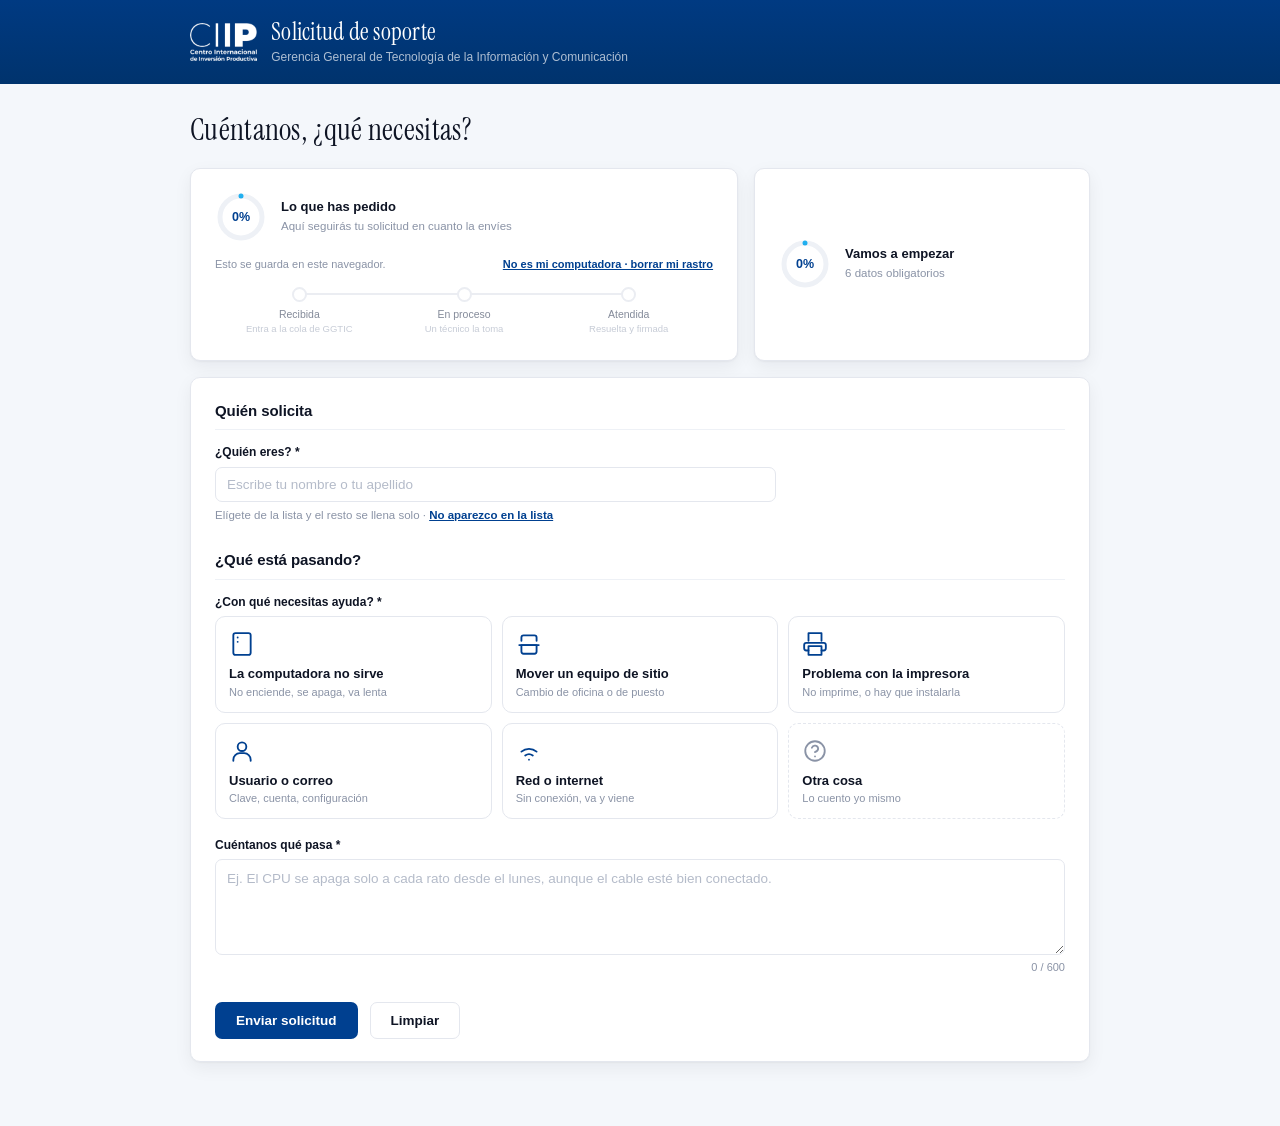
==== commit 4f9f5216: "La tipografía de Atlas: un serif para los títulos y una mono para las cifras La sans ya era la misma" ====
--- a/index.html
+++ b/index.html
@@ -5,6 +5,13 @@
 <meta name="viewport" content="width=device-width, initial-scale=1.0">
 <title>Solicitud de soporte · GGTIC · CIIP</title>
 <link rel="icon" href="data:image/svg+xml,%3Csvg xmlns='http://www.w3.org/2000/svg' viewBox='0 0 32 32'%3E%3Crect width='32' height='32' rx='7' fill='%23004090'/%3E%3Ctext x='16' y='22' font-family='Helvetica,Arial,sans-serif' font-size='16' font-weight='800' fill='white' text-anchor='middle'%3EC%3C/text%3E%3C/svg%3E">
+<link rel="preconnect" href="https://fonts.googleapis.com">
+<link rel="preconnect" href="https://fonts.gstatic.com" crossorigin>
+<!-- Las dos familias que la hoja de estilos pide en --display y --cifras.
+     display=swap: si Google Fonts tarda o no contesta, el texto sale ya
+     con Georgia y la monoespaciada del sistema, y cambia al llegar. La
+     Hoja de Servicio (hoja.html) no las carga a propósito: va en Arial. -->
+<link href="https://fonts.googleapis.com/css2?family=Instrument+Serif:ital@0;1&family=Geist+Mono:wght@400;500&display=swap" rel="stylesheet">
 <link rel="stylesheet" href="css/estilo.css">
 </head>
 <body>
--- a/css/estilo.css
+++ b/css/estilo.css
@@ -22,6 +22,21 @@
   --amber:#B7791F; --amber-bg:#FBF3E2;
   --rust:#B4502E; --rust-bg:#FBEEE9;
   --r:10px; --r-sm:7px;
+  /* Ancho de la barra lateral de la bandeja. */
+  --lat:252px;
+
+  /* ---------- las tres familias, como en Atlas ----------
+     La sans ya era la misma; lo que faltaba eran las otras dos.
+
+     --display  Los títulos. Regular de 400, no negrita: el peso lo da la
+                forma. Georgia de reserva por si no llega Google Fonts.
+     --cifras   Números de solicitud, seriales y sellos de tiempo. Con
+                tabular-nums las columnas caen a plomo, y la monoespaciada
+                separa el 0 de la O — que es exactamente el argumento que ya
+                estaba escrito en .clave-dictar, el único sitio donde esta
+                hoja monoespaciaba algo. */
+  --display:'Instrument Serif',Georgia,serif;
+  --cifras:'Geist Mono',ui-monospace,"Cascadia Mono",Consolas,monospace;
   --shadow:0 1px 2px rgba(14,20,36,.04), 0 6px 18px rgba(14,20,36,.06);
 }
 
@@ -37,10 +52,20 @@
   color:var(--ink); background:var(--bg);
   -webkit-font-smoothing:antialiased;
 }
-body{font-size:14px; line-height:1.5;}
+/* 13/1,45 y no 14/1,5, como Atlas: en una cola que se lee de arriba abajo,
+   ese punto de menos es un renglón más por pantalla. */
+body{font-size:13px; line-height:1.45;}
 svg{display:block;}
 a{color:var(--navy);}
 .tnum{font-variant-numeric:tabular-nums;}
+
+/* Los títulos, en el serif. Va aquí arriba y sin !important: es el suelo, y
+   cualquier regla posterior más específica lo sustituye sin pelear —empezando
+   por la Hoja de Servicio, que se queda en Arial unas líneas más abajo. */
+h1, h2, h3{font-family:var(--display); font-weight:400; letter-spacing:.01em;}
+
+/* Las cifras que se leen en columna o se copian a mano. */
+.cifras{font-family:var(--cifras); font-variant-numeric:tabular-nums;}
 
 /* ===================== ENCABEZADO ===================== */
 .cab{
@@ -56,8 +81,13 @@
    con seis enlaces ya no cabía ninguno de los dos cómodos. */
 .cab-in.ancha{max-width:1200px;}
 .cab img{height:38px; width:auto; flex:0 0 auto;}
-.cab .tit{font-size:17px; font-weight:700; line-height:1.2;}
+.cab .tit{font-family:var(--display); font-size:24px; font-weight:400;
+  letter-spacing:.01em; line-height:1.2;}
 .cab .sub{font-size:12px; color:rgba(255,255,255,.68); margin-top:2px;}
+
+/* El bloque de la derecha del encabezado. La bandeja ya no lo usa —sus
+   destinos se mudaron a la barra lateral—, pero index.html sí: ahí vive el
+   "quién eres · Salir" de quien pidió soporte. */
 .cab .der{margin-left:auto; display:flex; align-items:center; gap:10px; flex-wrap:wrap; justify-content:flex-end;}
 .cab .der a{
   color:rgba(255,255,255,.85); font-size:12.5px; text-decoration:none; white-space:nowrap;
@@ -65,6 +95,93 @@
 }
 .cab .der a:hover{background:rgba(255,255,255,.10); color:#fff;}
 
+/* El botón que esconde y saca la barra lateral. */
+.hamb{
+  width:36px; height:36px; flex:0 0 36px; border:none; border-radius:var(--r-sm);
+  background:rgba(255,255,255,.12); color:#fff; cursor:pointer;
+  display:flex; align-items:center; justify-content:center; font-family:inherit;
+}
+.hamb:hover{background:rgba(255,255,255,.20);}
+.hamb svg{width:18px; height:18px; fill:none; stroke:currentColor; stroke-width:2; stroke-linecap:round; display:block;}
+
+/* ===================== BARRA LATERAL =====================
+   Sustituye a la fila de enlaces del encabezado. Los destinos van agrupados
+   en secciones que se pliegan, y el que estás viendo queda marcado — antes
+   el enlace del panel abierto se renombraba a "Ver la cola", así que el
+   nombre de un sitio dependía de dónde estuvieras.
+
+   Sale con la sesión: sin haber entrado, .lat va con [hidden] y el cuerpo no
+   lleva sangría (la pone body.con-lat, que enciende js/bandeja.js a la vez
+   que descubre la barra). */
+.lat{
+  position:fixed; top:0; left:0; bottom:0; width:var(--lat); z-index:30;
+  background:linear-gradient(180deg,#003a82 0%, var(--navy-deep) 100%);
+  color:#fff; display:flex; flex-direction:column; overflow:hidden;
+  transition:transform .2s ease;
+}
+.lat-cuerpo{flex:1 1 auto; overflow-y:auto; padding:14px 10px;}
+.lat-pie{flex:0 0 auto; padding:8px 10px 12px; border-top:1px solid rgba(255,255,255,.10);}
+
+/* El rótulo de sección es un botón de verdad, con aria-expanded: así se pliega
+   también con el teclado y quien use lector de pantalla se entera del estado. */
+.lat-sec{
+  display:flex; align-items:center; width:100%; gap:8px; margin-top:14px;
+  padding:7px 10px; background:transparent; border:none; color:rgba(255,255,255,.55);
+  font-size:11px; font-weight:700; letter-spacing:.01em; cursor:pointer;
+  border-radius:var(--r-sm); font-family:inherit; text-align:left;
+}
+.lat-sec:first-child{margin-top:0;}
+.lat-sec:hover{background:rgba(255,255,255,.06); color:rgba(255,255,255,.78);}
+.lat-sec .chev{width:11px; height:11px; margin-left:auto; flex:0 0 auto; transition:transform .18s ease;}
+.lat-sec .chev svg{width:100%; height:100%; fill:none; stroke:currentColor; stroke-width:2; stroke-linecap:round; stroke-linejoin:round; display:block;}
+.lat-sec[aria-expanded="true"] .chev{transform:rotate(180deg);}
+.lat-sec-cuerpo{overflow:hidden; max-height:0; transition:max-height .22s ease;}
+.lat-sec-cuerpo[data-abierta="1"]{max-height:420px;}
+
+.lat-item{
+  display:flex; align-items:center; gap:9px; padding:6.5px 10px; border-radius:var(--r-sm);
+  color:rgba(255,255,255,.80); font-size:12.5px; font-weight:500; text-decoration:none;
+  position:relative; cursor:pointer;
+}
+.lat-item:hover{background:rgba(255,255,255,.08); color:#fff;}
+.lat-item .ic{width:15px; height:15px; flex:0 0 auto; opacity:.7;}
+.lat-item .ic svg{width:100%; height:100%; fill:none; stroke:currentColor; stroke-width:1.8; stroke-linecap:round; stroke-linejoin:round; display:block;}
+.lat-item.activo{background:rgba(32,176,240,.16); color:#fff; font-weight:700;}
+.lat-item.activo::before{
+  content:""; position:absolute; left:0; top:6px; bottom:6px; width:3px;
+  background:var(--cyan); border-radius:0 3px 3px 0;
+}
+.lat-item.activo .ic{opacity:1; color:var(--cyan);}
+.lat-item .cnt{
+  margin-left:auto; font-size:9.5px; font-weight:700;
+  color:rgba(255,255,255,.55); font-variant-numeric:tabular-nums;
+}
+.lat-item .cnt:empty{display:none;}
+.lat-item.salir{color:rgba(255,255,255,.72);}
+.lat-item.salir:hover{background:rgba(180,80,46,.30); color:#fff;}
+
+/* La sangría que le deja sitio a la barra. Va en el body y no en cada bloque
+   para que el encabezado y el cuerpo se muevan juntos. */
+body.con-lat .cab-in, body.con-lat .envoltura{padding-left:calc(var(--lat) + 20px);}
+body.lat-plegada .lat{transform:translateX(-100%);}
+body.lat-plegada .cab-in, body.lat-plegada .envoltura{padding-left:20px;}
+
+@media (prefers-reduced-motion:reduce){
+  .lat, .lat-sec-cuerpo, .lat-sec .chev{transition:none;}
+}
+
+/* En pantalla estrecha la barra no reserva sitio: se abre como cajón por
+   encima del contenido, con un velo que la cierra al tocarlo. */
+.lat-velo{position:fixed; inset:0; background:rgba(14,20,36,.45); z-index:25;}
+@media (max-width:900px){
+  .lat{transform:translateX(-100%);}
+  body.con-lat .cab-in, body.con-lat .envoltura{padding-left:20px;}
+  body.lat-abierta .lat{transform:translateX(0); box-shadow:0 0 40px rgba(0,0,0,.35);}
+}
+@media (min-width:901px){
+  .lat-velo{display:none;}
+}
+
 /* ===================== ARMAZÓN ===================== */
 .envoltura{max-width:940px; margin:0 auto; padding:24px 20px 64px;}
 .envoltura.ancha{max-width:1200px;}
@@ -76,7 +193,7 @@
 .tarjeta + .tarjeta{margin-top:16px;}
 
 .intro{margin-bottom:16px;}
-.intro h1{font-size:21px; font-weight:700; letter-spacing:-.01em;}
+.intro h1{font-size:30px; font-weight:400; letter-spacing:.01em;}
 /* La bajada es contexto, no titular: un cuerpo de texto normal al lado de un
    h1 le resta jerarquía a la página entera. */
 .intro p{font-size:13px; color:var(--gray); line-height:1.55; margin-top:4px; max-width:56ch;}
@@ -118,7 +235,7 @@
 /* La contraseña estaba fuera de esta lista desde el principio: se veía como la
    caja gris de fábrica del navegador, angosta y con otro borde, al lado de un
    campo de correo bien puesto. */
-input[type=text], input[type=tel], input[type=password], input[type=email], select, textarea{
+input[type=text], input[type=tel], input[type=password], input[type=email], input[type=date], select, textarea{
   width:100%; font-family:inherit; font-size:13.5px; color:var(--ink);
   background:#fff; border:1px solid var(--line); border-radius:var(--r-sm);
   padding:9px 11px; transition:border-color .14s ease, box-shadow .14s ease;
@@ -650,7 +767,7 @@
   width:23px; height:23px; fill:none; stroke:currentColor;
   stroke-width:1.9; stroke-linecap:round; stroke-linejoin:round;
 }
-.acceso-caja h1{font-size:22px; font-weight:700; letter-spacing:-.01em; margin-bottom:-8px;}
+.acceso-caja h1{font-size:31px; font-weight:400; letter-spacing:.01em; margin-bottom:-8px;}
 .acceso-bajada{font-size:13px; color:var(--gray); line-height:1.55;}
 .acceso-caja .campo{gap:6px;}
 .acceso-caja input{padding:11px 13px; font-size:14px;}
@@ -688,6 +805,10 @@
    nuevo se veía descuadrado, así que aquí se sube al mismo alto. */
 .barra .boton{padding-top:11px; padding-bottom:11px; font-size:13px;}
 .buscador{position:relative; flex:1 1 280px; min-width:200px;}
+/* Los dos campos de fecha de Trazabilidad: a su tamaño natural, no al
+   100% que trae el input de fábrica —eso los estiraría a ocupar todo lo
+   que sobrara de la barra, uno al lado del otro peleándose el ancho—. */
+.barra input[type=date]{width:auto; flex:0 0 auto;}
 .buscador svg{position:absolute; left:13px; top:50%; transform:translateY(-50%);
   width:16px; height:16px; fill:none; stroke:var(--gray-soft); stroke-width:2; stroke-linecap:round;
   pointer-events:none;}
@@ -705,7 +826,8 @@
 }
 .ficha:hover{border-color:var(--gray-soft); color:var(--ink);}
 .ficha.on{background:var(--navy); border-color:var(--navy); color:#fff;}
-.ficha .n{opacity:.7; margin-left:5px; font-variant-numeric:tabular-nums;}
+.ficha .n{font-family:var(--cifras); opacity:.7; margin-left:5px;
+  font-variant-numeric:tabular-nums;}
 
 .lista{display:flex; flex-direction:column; gap:1px; background:var(--line-soft);
   border:1px solid var(--line); border-radius:var(--r); overflow:hidden;}
@@ -714,7 +836,8 @@
   display:grid; grid-template-columns:88px 1fr auto; gap:14px; align-items:center;
 }
 .fila:hover{background:#FAFCFF;}
-.fila .num{font-size:12.5px; font-weight:800; color:var(--navy); font-variant-numeric:tabular-nums;}
+.fila .num{font-family:var(--cifras); font-size:12px; font-weight:500;
+  color:var(--navy-medio); font-variant-numeric:tabular-nums;}
 .fila .num small{display:block; font-size:10px; font-weight:600; color:var(--gray-soft);}
 .fila .quien{font-weight:700; font-size:13.5px;}
 .fila .donde{font-size:11.5px; color:var(--gray-soft); margin-top:1px;}
@@ -841,7 +964,7 @@
   color:var(--gray); font-size:16px; line-height:1; font-family:inherit;
 }
 .hoja .cerrar:hover{background:var(--line); color:var(--ink);}
-.hoja h2{font-size:18px; font-weight:700; padding-right:40px;}
+.hoja h2{font-size:25px; font-weight:400; padding-right:40px;}
 .hoja .bajada{color:var(--gray-soft); font-size:12.5px; margin-top:3px;}
 
 .datos{display:grid; grid-template-columns:repeat(2,1fr); gap:12px 20px; margin:18px 0;}
@@ -1065,17 +1188,21 @@
   .cab{padding:12px 0;}
   .cab-in{flex-wrap:wrap; gap:10px; padding:0 14px;}
   .cab img{height:30px;}
-  .cab .tit{font-size:15px;}
+  .cab .tit{font-size:21px;}
   /* el nombre completo de la gerencia ocupaba cinco líneas y no dice nada que
      no diga ya el título: en el teléfono sobra */
   .cab .sub{display:none;}
-  /* los enlaces bajan a su propia fila y se reparten el ancho: así se pueden
-     tocar con el dedo en vez de apuntarles */
+  /* En la bandeja los enlaces ya no van aquí —se mudaron a la barra lateral,
+     que en esta anchura se abre como cajón—, pero index.html sigue poniendo
+     su "quién eres · Salir" en .der, y ahí abajo se reparte el ancho para
+     poder tocarlo con el dedo. */
   .cab .der{margin-left:0; width:100%; gap:7px; flex-wrap:wrap;}
   .cab .der a{flex:1 1 auto; text-align:center; padding:8px 10px;}
 
   .envoltura, .envoltura.ancha{padding:16px 14px 48px;}
-  .intro h1{font-size:19px;}
+  /* Gana a la sangría de body.con-lat, que en estrecho no reserva sitio. */
+  body.con-lat .envoltura, body.con-lat .cab-in{padding-left:14px;}
+  .intro h1{font-size:26px;}
   .tarjeta{padding:18px 16px;}
 
   /* el buscador en su línea, y los filtros en la suya */
@@ -1379,7 +1506,7 @@
 }
 /* El número va al final de su fila, no encima de la barra: dentro de una barra
    corta no cabría y quedaría recortado. */
-.bfila .n{font-size:12.5px; font-weight:700; color:var(--gray);
+.bfila .n{font-family:var(--cifras); font-size:12px; font-weight:500; color:var(--gray);
   font-variant-numeric:tabular-nums;}
 .bfila .riel{grid-column:1 / -1; height:10px; background:var(--line-soft); border-radius:5px;}
 .bfila .riel i{
@@ -1449,6 +1576,26 @@
    la barra de arriba siempre a la vista. No se toca .cuentas —la misma
    clase pinta también la lista de Cuentas, que es corta y no lo necesita—. */
 #listaCorreos{max-height:65vh; overflow-y:auto; overscroll-behavior:contain; padding-right:4px;}
+#listaTraza{max-height:65vh; overflow-y:auto; overscroll-behavior:contain; padding-right:4px;}
+
+/* El filo de cada fila de Trazabilidad dice qué pasó sin tener que leer
+   la palabra: verde lo que se creó, azul lo que cambió, rojo lo que se
+   quitó, gris un simple acceso. */
+.cuenta.traza-alta{border-left-color:var(--good);}
+.cuenta.traza-baja{border-left-color:var(--rust);}
+.cuenta.traza-acceso{border-left-color:var(--gray-soft);}
+.traza-etiqueta{
+  font-size:10.5px; font-weight:700; letter-spacing:.04em; text-transform:uppercase;
+  border-radius:20px; padding:2px 9px; white-space:nowrap;
+}
+.traza-etiqueta.alta{background:var(--good-bg); color:var(--good);}
+.traza-etiqueta.cambio{background:var(--navy-soft); color:var(--navy);}
+.traza-etiqueta.baja{background:var(--rust-bg); color:var(--rust);}
+.traza-etiqueta.acceso{background:var(--line-soft); color:var(--gray-soft);}
+.traza-detalle{
+  font-size:11.5px; color:var(--gray); margin-top:2px; line-height:1.5;
+}
+.traza-detalle b{color:var(--ink); font-weight:600;}
 
 .cuenta{
   display:flex; align-items:center; gap:16px; flex-wrap:wrap;
@@ -1567,7 +1714,14 @@
   @page{size:letter portrait; margin:12mm 10mm;}
 }
 
+/* La Hoja de Servicio impresa no entra en el cambio de tipografía: es un acta
+   que se firma y se sella, y Arial está en cualquier impresora sin depender de
+   que Google Fonts conteste. El `font-family:inherit` de los títulos es lo que
+   impide que el serif de arriba se cuele aquí dentro: una familia puesta a
+   mano gana a la herencia, así que sin esta línea .hs h2 saldría en serif
+   aunque .hs diga Arial. */
 .hs{color:#000; font-family:Arial,Helvetica,sans-serif;}
+.hs h1, .hs h2, .hs h3{font-family:inherit; font-weight:bold; letter-spacing:normal;}
 .hs .hs-cab{display:flex; align-items:flex-start; gap:12px; border-bottom:2px solid #004090; padding-bottom:6px;}
 .hs .hs-cab img{height:34px;}
 .hs .hs-cab .hs-n{
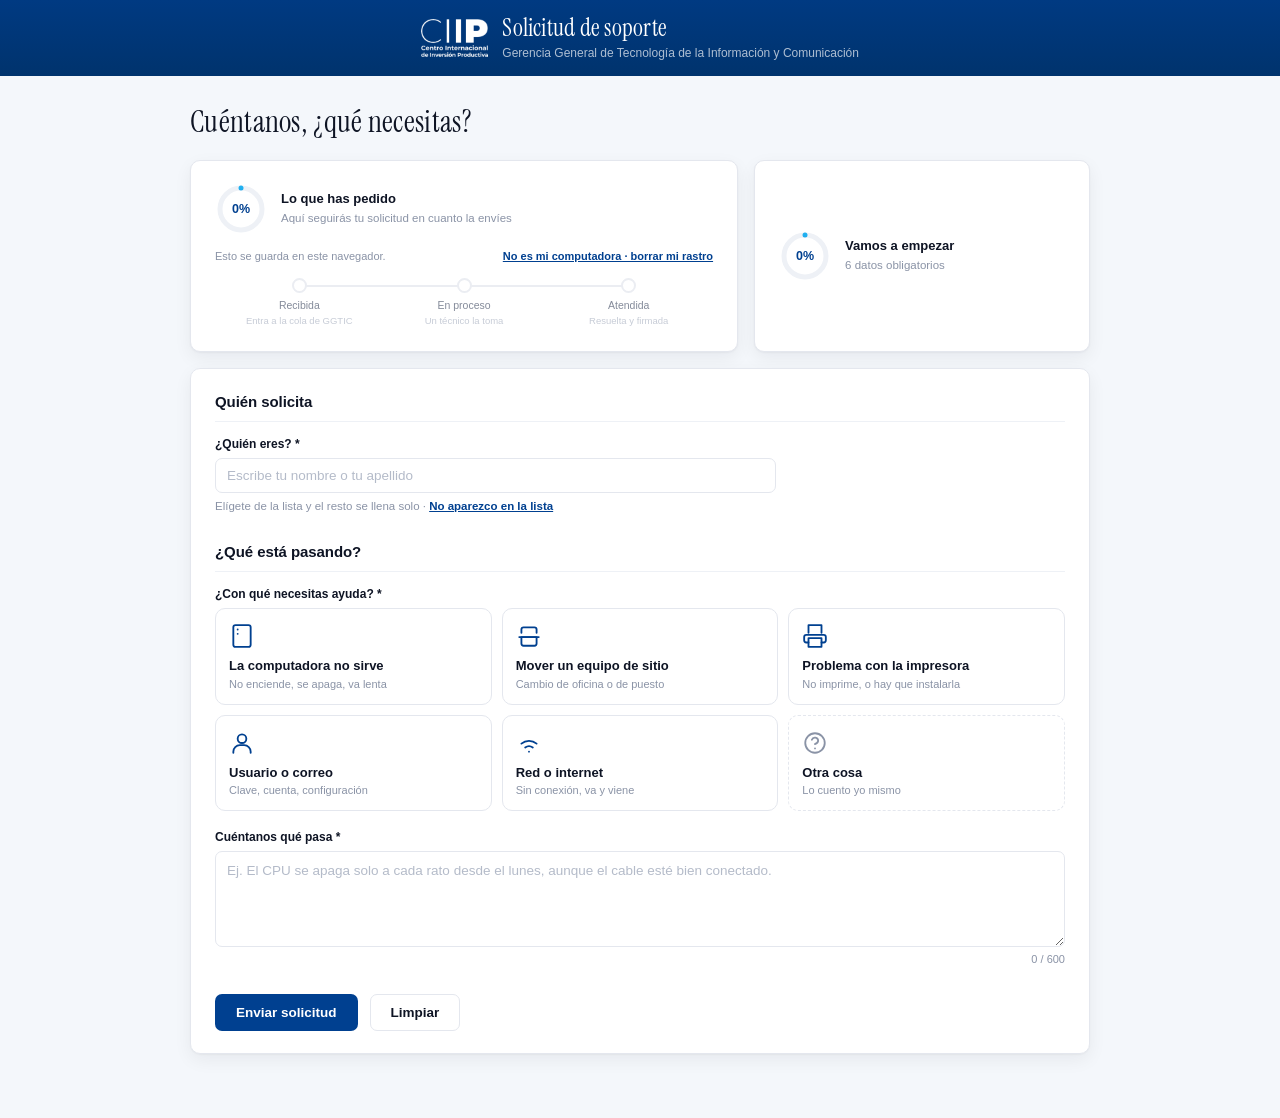
==== commit 274b32a7: ""¿Olvidó su contraseña?" y "No tengo cuenta" pasan a ser botones Los dos eran texto subrayado (.enla" ====
--- a/index.html
+++ b/index.html
@@ -384,6 +384,9 @@
             <svg viewBox="0 0 24 24"><path d="M1.8 12S5.9 5.5 12 5.5 22.2 12 22.2 12 18.1 18.5 12 18.5 1.8 12 1.8 12z"/><circle cx="12" cy="12" r="3.1"/></svg>
           </button>
         </div>
+        <!-- Solo tiene sentido entrando: creando cuenta, la contraseña
+             todavía no existe en ningún lado que se pueda "olvidar". -->
+        <button type="button" class="boton suave chico" id="botonOlvidoUsuario">¿Olvidó su contraseña?</button>
       </div>
     </div>
 
@@ -394,7 +397,61 @@
       <button type="button" class="boton plano" id="cancelarCuentaUsuario">Cancelar</button>
     </div>
     <div class="cuenta-pie">
-      <button type="button" class="enlace" id="cambiarModoCuenta">No tengo cuenta · crear una</button>
+      <button type="button" class="boton suave chico" id="cambiarModoCuenta">No tengo cuenta · crear una</button>
+    </div>
+  </div>
+</div>
+
+<!-- ===================== RECUPERAR LA CONTRASEÑA =====================
+     El mismo problema que en la bandeja (ver bandeja.html): a quien
+     GGTIC le crea la cuenta con una clave inventada, "Crear una cuenta"
+     le contesta "ya está registrado" —cierto, pero sin salida— porque
+     nunca eligió esa clave él mismo. Este par de ventanas le dan una:
+     pedir el enlace aquí, con solo el correo, y poner la clave nueva en
+     la de abajo, adonde vuelve desde ese correo. -->
+<div class="velo" id="veloOlvidoUsuario" hidden>
+  <div class="hoja" style="max-width:420px">
+    <button type="button" class="cerrar" id="cerrarOlvidoUsuario" aria-label="Cerrar">✕</button>
+    <h2>Recuperar la contraseña</h2>
+    <div class="bajada">Te llega un enlace al correo para poner una nueva.
+      Vale por poco tiempo; si no llega en unos minutos, revisa spam antes
+      de pedir otro.</div>
+
+    <div class="campo" style="margin-top:16px">
+      <label for="ouCorreo">Correo</label>
+      <input type="text" id="ouCorreo" autocomplete="username" placeholder="tu.correo@ciip.com.ve">
+    </div>
+
+    <div class="aviso malo" id="avisoOlvidoUsuario" hidden style="margin-top:14px"></div>
+    <div class="aviso bueno" id="avisoOlvidoUsuarioOk" hidden style="margin-top:14px"></div>
+
+    <div class="botones" style="margin-top:18px">
+      <button type="button" class="boton primario" id="botonEnviarOlvidoUsuario">Enviar enlace</button>
+      <button type="button" class="boton plano" id="cancelarOlvidoUsuario">Cancelar</button>
+    </div>
+  </div>
+</div>
+
+<div class="velo" id="veloNuevaClaveUsuario" hidden>
+  <div class="hoja" style="max-width:420px">
+    <h2>Nueva contraseña</h2>
+    <div class="bajada">Este enlace confirma que eres tú. Escribe la
+      contraseña que vas a usar de ahora en adelante.</div>
+
+    <div class="campo" style="margin-top:16px">
+      <label for="ncuClave">Contraseña nueva</label>
+      <input type="password" id="ncuClave" autocomplete="new-password">
+    </div>
+    <div class="campo" style="margin-top:12px">
+      <label for="ncuClave2">Repítela</label>
+      <input type="password" id="ncuClave2" autocomplete="new-password">
+    </div>
+
+    <div class="aviso malo" id="avisoNuevaClaveUsuario" hidden style="margin-top:14px"></div>
+
+    <div class="botones" style="margin-top:18px">
+      <button type="button" class="boton primario" id="guardarNuevaClaveUsuario">Guardar</button>
+      <button type="button" class="boton plano" id="cancelarNuevaClaveUsuario">Cancelar</button>
     </div>
   </div>
 </div>
--- a/css/estilo.css
+++ b/css/estilo.css
@@ -24,6 +24,11 @@
   --r:10px; --r-sm:7px;
   /* Ancho de la barra lateral de la bandeja. */
   --lat:252px;
+  /* Altura del encabezado. Va aquí y no suelta en .cab porque la cabecera
+     de la barra lateral tiene que medir exactamente lo mismo: son dos
+     elementos independientes que se tocan en el mismo borde, y si se
+     desalinean el azul de la barra asoma por debajo del filete. */
+  --cab-alto:76px;
 
   /* ---------- las tres familias, como en Atlas ----------
      La sans ya era la misma; lo que faltaba eran las otras dos.
@@ -59,10 +64,15 @@
 a{color:var(--navy);}
 .tnum{font-variant-numeric:tabular-nums;}
 
-/* Los títulos, en el serif. Va aquí arriba y sin !important: es el suelo, y
-   cualquier regla posterior más específica lo sustituye sin pelear —empezando
-   por la Hoja de Servicio, que se queda en Arial unas líneas más abajo. */
-h1, h2, h3{font-family:var(--display); font-weight:400; letter-spacing:.01em;}
+/* El serif NO va en todo h1/h2/h3. Instrument Serif solo trae el regular de
+   400, así que cualquier título que siga pidiendo 700 —el de una tarjeta de
+   guía, el de un panel de estadísticas— sale en negrita sintética: el
+   navegador engorda el trazo a la fuerza y se ve emborronado.
+
+   Y además no le toca: en Atlas el serif es la letra de lo que se anuncia
+   —el logotipo, el título de la pantalla—, mientras que los rótulos pequeños
+   que ordenan una lista van en la sans, en 700. Aquí se hace igual: el serif
+   se pone a mano, título por título, en los cuatro sitios donde manda. */
 
 /* Las cifras que se leen en columna o se copian a mano. */
 .cifras{font-family:var(--cifras); font-variant-numeric:tabular-nums;}
@@ -70,7 +80,7 @@
 /* ===================== ENCABEZADO ===================== */
 .cab{
   background:linear-gradient(180deg,#003a82 0%, var(--navy-deep) 100%);
-  color:#fff; padding:18px 0;
+  color:#fff; height:var(--cab-alto); display:flex; align-items:center;
 }
 .cab-in{
   max-width:940px; margin:0 auto; padding:0 20px;
@@ -96,8 +106,18 @@
 .cab .der a:hover{background:rgba(255,255,255,.10); color:#fff;}
 
 /* El botón que esconde y saca la barra lateral. */
+/* Estaba dentro del encabezado, encajonado entre el borde de la barra y el
+   logo: quedaba lejos de lo que abre y pegado a lo que no. Ahora se planta
+   en la esquina de arriba a la izquierda, sobre la cabecera de la propia
+   barra, que es lo que manda.
+
+   Va fijo y por encima de .lat (z-index 30) a propósito: si estuviera DENTRO
+   de la barra se iría con ella al plegarse y no habría forma de traerla de
+   vuelta. Fuera y por encima, se queda quieto en el mismo sitio abra o
+   cierre, que es como se aprende dónde está. */
 .hamb{
-  width:36px; height:36px; flex:0 0 36px; border:none; border-radius:var(--r-sm);
+  position:fixed; top:calc((var(--cab-alto) - 36px) / 2); left:14px; z-index:40;
+  width:36px; height:36px; border:none; border-radius:var(--r-sm);
   background:rgba(255,255,255,.12); color:#fff; cursor:pointer;
   display:flex; align-items:center; justify-content:center; font-family:inherit;
 }
@@ -119,7 +139,13 @@
   color:#fff; display:flex; flex-direction:column; overflow:hidden;
   transition:transform .2s ease;
 }
-.lat-cuerpo{flex:1 1 auto; overflow-y:auto; padding:14px 10px;}
+/* La cabecera de la barra: mide lo mismo que el encabezado y lleva su mismo
+   filete, así que las dos líneas se continúan. Va vacía —el botón se le
+   pone encima— y sin ella los rótulos arrancaban a la altura del título de
+   la página, que es lo que se veía torcido. */
+.lat-head{flex:0 0 auto; height:var(--cab-alto);
+  border-bottom:1px solid rgba(255,255,255,.10);}
+.lat-cuerpo{flex:1 1 auto; overflow-y:auto; padding:10px 10px 14px;}
 .lat-pie{flex:0 0 auto; padding:8px 10px 12px; border-top:1px solid rgba(255,255,255,.10);}
 
 /* El rótulo de sección es un botón de verdad, con aria-expanded: así se pliega
@@ -164,7 +190,10 @@
    para que el encabezado y el cuerpo se muevan juntos. */
 body.con-lat .cab-in, body.con-lat .envoltura{padding-left:calc(var(--lat) + 20px);}
 body.lat-plegada .lat{transform:translateX(-100%);}
-body.lat-plegada .cab-in, body.lat-plegada .envoltura{padding-left:20px;}
+/* Plegada, la barra ya no cubre esa esquina: el sitio del botón lo tiene que
+   dejar el propio encabezado, o el logo se le monta encima. */
+body.lat-plegada .cab-in{padding-left:64px;}
+body.lat-plegada .envoltura{padding-left:20px;}
 
 @media (prefers-reduced-motion:reduce){
   .lat, .lat-sec-cuerpo, .lat-sec .chev{transition:none;}
@@ -175,7 +204,10 @@
 .lat-velo{position:fixed; inset:0; background:rgba(14,20,36,.45); z-index:25;}
 @media (max-width:900px){
   .lat{transform:translateX(-100%);}
-  body.con-lat .cab-in, body.con-lat .envoltura{padding-left:20px;}
+  /* La barra no reserva sitio aquí, pero el botón sigue en su esquina:
+     el hueco se lo deja el encabezado, no la barra. */
+  body.con-lat .cab-in{padding-left:64px;}
+  body.con-lat .envoltura{padding-left:20px;}
   body.lat-abierta .lat{transform:translateX(0); box-shadow:0 0 40px rgba(0,0,0,.35);}
 }
 @media (min-width:901px){
@@ -193,7 +225,8 @@
 .tarjeta + .tarjeta{margin-top:16px;}
 
 .intro{margin-bottom:16px;}
-.intro h1{font-size:30px; font-weight:400; letter-spacing:.01em;}
+.intro h1{font-family:var(--display); font-size:30px; font-weight:400;
+  letter-spacing:.01em;}
 /* La bajada es contexto, no titular: un cuerpo de texto normal al lado de un
    h1 le resta jerarquía a la página entera. */
 .intro p{font-size:13px; color:var(--gray); line-height:1.55; margin-top:4px; max-width:56ch;}
@@ -675,6 +708,18 @@
 .boton.plano:hover{background:var(--line-soft);}
 .boton:disabled{opacity:.55; cursor:progress;}
 .boton.chico{font-size:12px; padding:6px 13px;}
+/* El botón de segunda fila: el azul claro del sello del candado, sin filete.
+   Existe para lo que antes iba subrayado —"¿Olvidó su contraseña?", "No tengo
+   cuenta"—: dentro de una tarjeta donde todo lo demás tiene caja, un texto
+   subrayado era lo único que no la tenía y se leía como enlace de página web,
+   no como algo que hace algo. En azul claro se nota que es pulsable sin
+   competir con el primario, que va justo debajo y es el camino. */
+.boton.suave{background:var(--navy-soft); color:var(--navy); border-color:transparent;}
+.boton.suave:hover{background:#dbe6f7;}
+/* Debajo del campo de la contraseña no puede ocupar la línea entera: .campo es
+   una columna flex y un hijo suyo se estira solo hasta el borde. En el pie de
+   la ventana de cuenta sí se deja ancho, que ahí va solo y es el otro camino. */
+.campo > .boton.suave{align-self:flex-start;}
 
 /* ===================== AVISOS ===================== */
 .aviso{
@@ -767,7 +812,8 @@
   width:23px; height:23px; fill:none; stroke:currentColor;
   stroke-width:1.9; stroke-linecap:round; stroke-linejoin:round;
 }
-.acceso-caja h1{font-size:31px; font-weight:400; letter-spacing:.01em; margin-bottom:-8px;}
+.acceso-caja h1{font-family:var(--display); font-size:31px; font-weight:400;
+  letter-spacing:.01em; margin-bottom:-8px;}
 .acceso-bajada{font-size:13px; color:var(--gray); line-height:1.55;}
 .acceso-caja .campo{gap:6px;}
 .acceso-caja input{padding:11px 13px; font-size:14px;}
@@ -964,7 +1010,8 @@
   color:var(--gray); font-size:16px; line-height:1; font-family:inherit;
 }
 .hoja .cerrar:hover{background:var(--line); color:var(--ink);}
-.hoja h2{font-size:25px; font-weight:400; padding-right:40px;}
+.hoja h2{font-family:var(--display); font-size:25px; font-weight:400;
+  letter-spacing:.01em; padding-right:40px;}
 .hoja .bajada{color:var(--gray-soft); font-size:12.5px; margin-top:3px;}
 
 .datos{display:grid; grid-template-columns:repeat(2,1fr); gap:12px 20px; margin:18px 0;}
@@ -1201,7 +1248,8 @@
 
   .envoltura, .envoltura.ancha{padding:16px 14px 48px;}
   /* Gana a la sangría de body.con-lat, que en estrecho no reserva sitio. */
-  body.con-lat .envoltura, body.con-lat .cab-in{padding-left:14px;}
+  body.con-lat .envoltura{padding-left:14px;}
+  body.con-lat .cab-in{padding-left:58px;}
   .intro h1{font-size:26px;}
   .tarjeta{padding:18px 16px;}
 
@@ -1467,7 +1515,15 @@
 .kpi{
   background:var(--card); border:1px solid var(--line); border-radius:var(--r);
   box-shadow:var(--shadow); padding:18px 20px;
-}
+  /* Estadísticas la usa en un <div>; Trazabilidad la usa en un <button>
+     para poder llevar a la pestaña de lo que cuenta —un <div> no es
+     algo en lo que se pueda hacer clic con el teclado—. Lo de aquí
+     deshace lo que un <button> trae de fábrica en el navegador, para
+     que las dos se vean idénticas. */
+  font-family:inherit; text-align:left; width:100%; display:block;
+}
+.kpi[type=button]{cursor:pointer;}
+.kpi[type=button]:hover{border-color:var(--gray-soft);}
 .kpi .r{
   font-size:10.5px; font-weight:700; letter-spacing:.08em; text-transform:uppercase;
   color:var(--gray-soft);
@@ -1576,26 +1632,84 @@
    la barra de arriba siempre a la vista. No se toca .cuentas —la misma
    clase pinta también la lista de Cuentas, que es corta y no lo necesita—. */
 #listaCorreos{max-height:65vh; overflow-y:auto; overscroll-behavior:contain; padding-right:4px;}
-#listaTraza{max-height:65vh; overflow-y:auto; overscroll-behavior:contain; padding-right:4px;}
-
-/* El filo de cada fila de Trazabilidad dice qué pasó sin tener que leer
-   la palabra: verde lo que se creó, azul lo que cambió, rojo lo que se
-   quitó, gris un simple acceso. */
-.cuenta.traza-alta{border-left-color:var(--good);}
-.cuenta.traza-baja{border-left-color:var(--rust);}
-.cuenta.traza-acceso{border-left-color:var(--gray-soft);}
+/* La barra lateral de Filtros/Registro y la tabla, uno al lado del otro
+   —igual que en Atlas—: en pantalla angosta se apilan, la barra primero,
+   porque elegir qué mirar viene antes que mirarlo. */
+.traza-cuerpo{display:grid; grid-template-columns:200px 1fr; gap:20px; align-items:start;}
+@media (max-width:760px){ .traza-cuerpo{grid-template-columns:1fr;} }
+.traza-lateral{display:flex; flex-direction:column; gap:20px;}
+.traza-grupo{
+  background:var(--card); border:1px solid var(--line); border-radius:var(--r);
+  box-shadow:var(--shadow); padding:14px; display:flex; flex-direction:column; gap:8px;
+}
+.traza-grupo-tit{
+  font-size:10.5px; font-weight:700; letter-spacing:.06em; text-transform:uppercase;
+  color:var(--gray-soft); margin-bottom:2px;
+}
+/* Las mismas pestañas de siempre (.ficha), pero en columna: al lado, en
+   vez de en fila, porque aquí comparten la barra con los filtros de
+   abajo y no con la cola de solicitudes. */
+.traza-registro{display:flex; flex-direction:column; gap:4px;}
+.traza-registro .ficha{width:100%; text-align:left; justify-content:flex-start;}
+.traza-etq-fecha{font-size:11px; font-weight:600; color:var(--gray-soft); margin-top:2px;}
+.traza-grupo .enlace{align-self:flex-start; margin-top:2px;}
+/* .buscador trae "flex:1 1 280px" pensado para una barra horizontal
+   (.barra), donde eso es "crece a partir de 280px de ANCHO". Metido tal
+   cual dentro de esta barra lateral —que es de columna, no de fila—, el
+   eje principal es el vertical: el mismo flex la estiraba a 280px de
+   ALTO, empujando la lupa hacia la mitad de ese hueco enorme. */
+.traza-grupo .buscador{flex:0 0 auto; width:100%; min-width:0;}
+.traza-principal{min-width:0;}
+
+/* Un renglón de página, no una fila más de botones sueltos: cuántas se
+   ven, cuántas hay en total, y moverse entre páginas. */
+.traza-pie{
+  display:flex; align-items:center; justify-content:space-between; flex-wrap:wrap;
+  gap:10px; margin-top:12px; font-size:12px; color:var(--gray-soft);
+}
+.traza-pie select{width:auto; padding:5px 26px 5px 9px; font-size:12px;}
+.traza-pie .paginas{display:flex; align-items:center; gap:8px;}
+.traza-pie button{
+  border:1px solid var(--line); background:var(--card); border-radius:var(--r-sm);
+  padding:5px 12px; font-size:12px; cursor:pointer; color:var(--ink);
+}
+.traza-pie button:disabled{opacity:.4; cursor:not-allowed;}
+.traza-pie button:not(:disabled):hover{background:var(--block);}
+
+/* Una tabla, no tarjetas: con 300 filas de auditoría lo que se busca es
+   escanear una columna de arriba abajo —quién, cuándo— y las tarjetas de
+   Cuentas o Correos permitidos (pocas, para leer una por una) estorbaban
+   más de lo que ayudaban aquí. Rueda en las dos direcciones: en pantallas
+   angostas, antes que romper una fila, se ve completa con scroll lateral. */
+#listaTraza{max-height:65vh; overflow:auto; overscroll-behavior:contain;}
+.tabla-traza{width:100%; border-collapse:collapse; font-size:12.5px; white-space:nowrap;}
+.tabla-traza th{
+  position:sticky; top:0; z-index:1; background:var(--card);
+  text-align:left; font-size:10.5px; font-weight:700; letter-spacing:.05em;
+  text-transform:uppercase; color:var(--gray-soft);
+  padding:9px 12px; border-bottom:2px solid var(--line);
+}
+.tabla-traza td{
+  padding:10px 12px; border-bottom:1px solid var(--line-soft); vertical-align:top;
+}
+.tabla-traza tbody tr:hover{background:var(--block);}
+/* El detalle es la única celda que sí puede ser larga —el resumen de qué
+   cambió—, así que es la única a la que se le permite partir línea. */
+.tabla-traza td.td-detalle{white-space:normal; min-width:260px; color:var(--gray);}
+.tabla-traza td.td-detalle b{color:var(--ink); font-weight:600;}
+.tabla-traza td.td-cuando{color:var(--gray-soft); font-size:11.5px;}
+.tabla-traza td.td-entidad{color:var(--gray-soft); font-size:11px;}
+
+/* La etiqueta dice qué pasó sin tener que leer la palabra: verde lo que
+   se creó, azul lo que cambió, rojo lo que se quitó, gris un acceso. */
 .traza-etiqueta{
-  font-size:10.5px; font-weight:700; letter-spacing:.04em; text-transform:uppercase;
-  border-radius:20px; padding:2px 9px; white-space:nowrap;
+  display:inline-block; font-size:10.5px; font-weight:700; letter-spacing:.04em;
+  text-transform:uppercase; border-radius:20px; padding:2px 9px; white-space:nowrap;
 }
 .traza-etiqueta.alta{background:var(--good-bg); color:var(--good);}
 .traza-etiqueta.cambio{background:var(--navy-soft); color:var(--navy);}
 .traza-etiqueta.baja{background:var(--rust-bg); color:var(--rust);}
 .traza-etiqueta.acceso{background:var(--line-soft); color:var(--gray-soft);}
-.traza-detalle{
-  font-size:11.5px; color:var(--gray); margin-top:2px; line-height:1.5;
-}
-.traza-detalle b{color:var(--ink); font-weight:600;}
 
 .cuenta{
   display:flex; align-items:center; gap:16px; flex-wrap:wrap;
@@ -1721,7 +1835,6 @@
    mano gana a la herencia, así que sin esta línea .hs h2 saldría en serif
    aunque .hs diga Arial. */
 .hs{color:#000; font-family:Arial,Helvetica,sans-serif;}
-.hs h1, .hs h2, .hs h3{font-family:inherit; font-weight:bold; letter-spacing:normal;}
 .hs .hs-cab{display:flex; align-items:flex-start; gap:12px; border-bottom:2px solid #004090; padding-bottom:6px;}
 .hs .hs-cab img{height:34px;}
 .hs .hs-cab .hs-n{
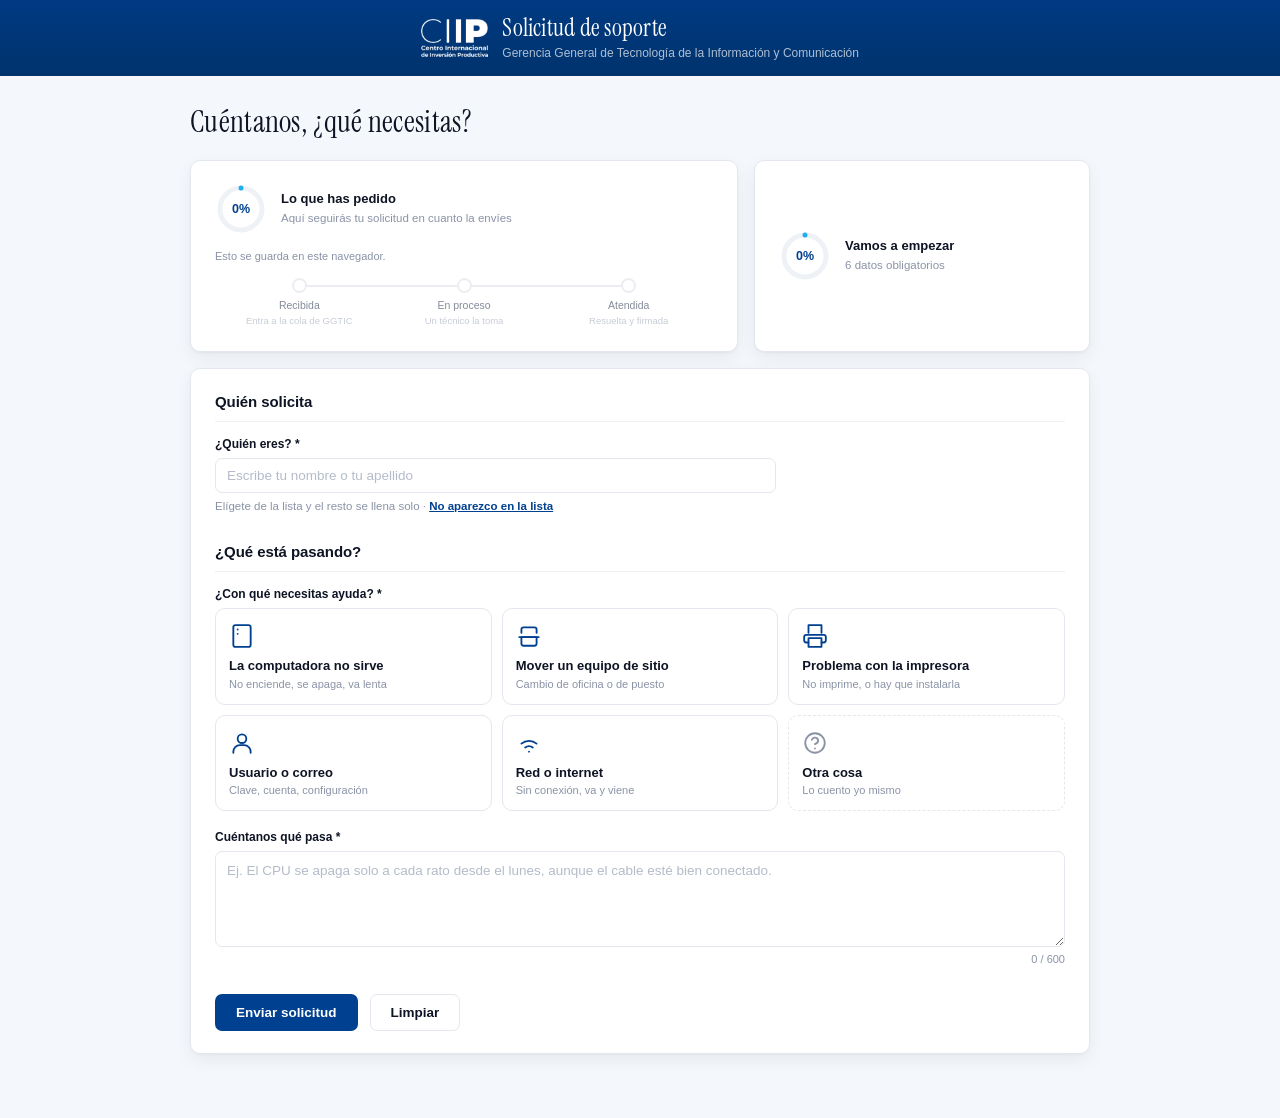
==== commit a869ae18: "Se quitan "Ya sabemos quién eres" y "borrar mi rastro" Dos mensajes que ya no hacían falta:  - "Ya s" ====
--- a/index.html
+++ b/index.html
@@ -98,16 +98,13 @@
         </div>
         <button type="button" class="boton plano chico" id="botonRefrescarMias">Actualizar</button>
       </div>
-      <!-- El seguimiento vive en este navegador: quien se siente aquí después
-           vería lo que pediste y podría bajar tu Hoja de Servicio. En tu propia
-           máquina da igual; en una prestada, esto lo borra. -->
+      <!-- Aquí había un "Entrar para verlo desde cualquier equipo" y un
+           "No es mi computadora · borrar mi rastro". Los dos se retiraron
+           al volverse obligatoria la cuenta: este panel solo se ve estando
+           dentro, y salir de la cuenta (arriba, "Salir") ya resuelve lo de
+           la computadora prestada sin hacer falta un botón aparte. -->
       <div class="mis-pie">
-        <!-- Aquí había un "Entrar para verlo desde cualquier equipo". Se
-             retiró al volverse obligatoria la cuenta: este panel solo se ve
-             estando dentro, así que era un enlace que nadie podía llegar a
-             ver. -->
         <span id="dondeSeGuarda">Esto se guarda en este navegador.</span>
-        <button type="button" class="enlace" id="botonOlvidar">No es mi computadora · borrar mi rastro</button>
       </div>
       <!-- La caja envuelve a la lista para poder ponerle el velo del final:
            un degradado sobre lo que rueda, no dentro de lo que rueda. -->
@@ -168,12 +165,16 @@
       </div>
 
       <div class="rejilla" id="camposIdentidad" hidden>
-        <!-- La salida de vuelta al buscador. Si los seis campos se llenaron
-             solos dice "Ya sabemos quién eres · No soy yo"; si no, "Buscarme
-             en la lista". Los textos los pone js/solicitud.js (pintarAviso). -->
+        <!-- La salida de vuelta al buscador. Cuando los seis campos se
+             llenaron solos por la cuenta, dice "Entraste como X · ¿No eres
+             tú? Salir"; si no, "Buscarme en la lista". Cuando los llenó el
+             directorio sin cuenta de por medio, no hay "No soy yo": el
+             texto sale solo, sin nada que deshacer. Los textos los pone
+             js/solicitud.js (pintarAviso). -->
         <div class="campo" id="avisoIdentificado" hidden>
-          <div class="ayuda"><span id="avisoIdentificadoTexto">Ya sabemos quién eres</span> ·
-            <button type="button" class="enlace" id="botonNoSoyYo">No soy yo</button></div>
+          <div class="ayuda"><span id="avisoIdentificadoTexto">Ya sabemos quién eres</span>
+            <span id="separadorNoSoyYo"> ·
+              <button type="button" class="enlace" id="botonNoSoyYo">No soy yo</button></span></div>
         </div>
         <div class="campo c8">
           <label for="gerencia">Gerencia solicitante *</label>
